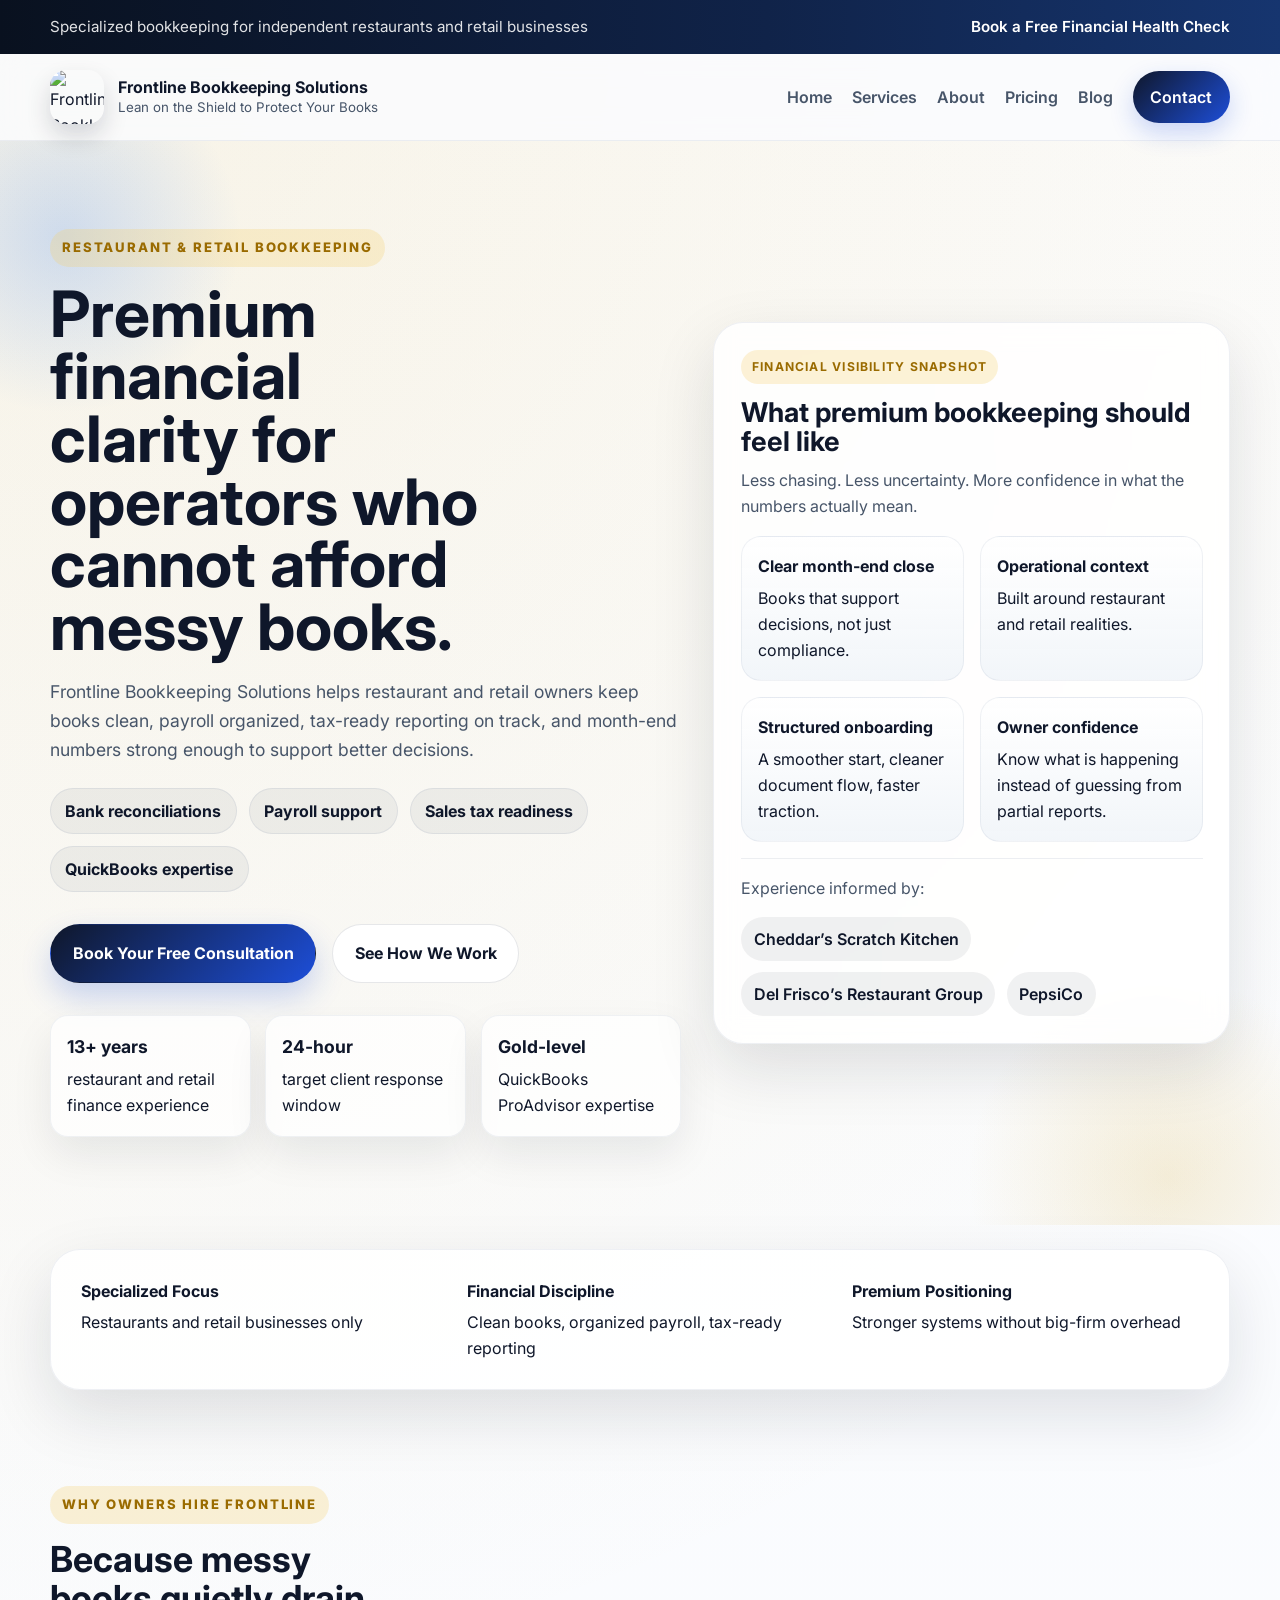
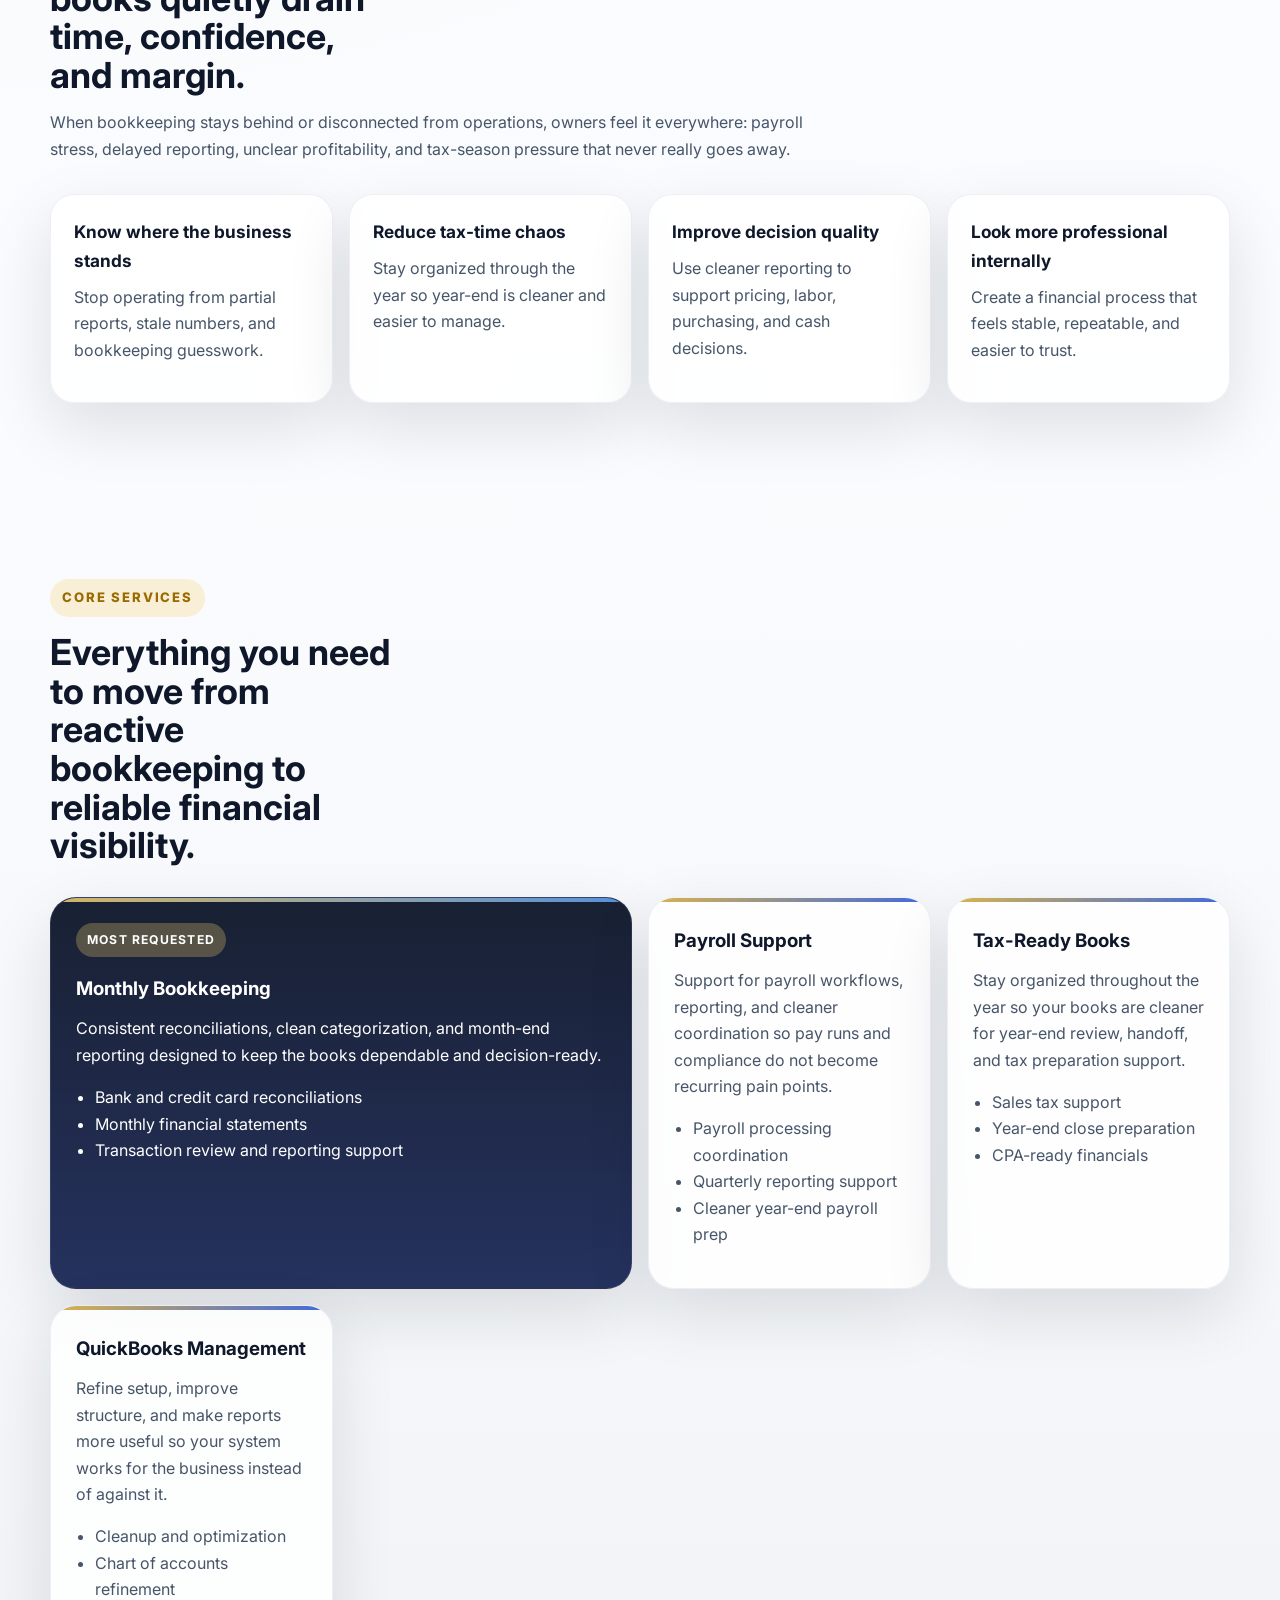
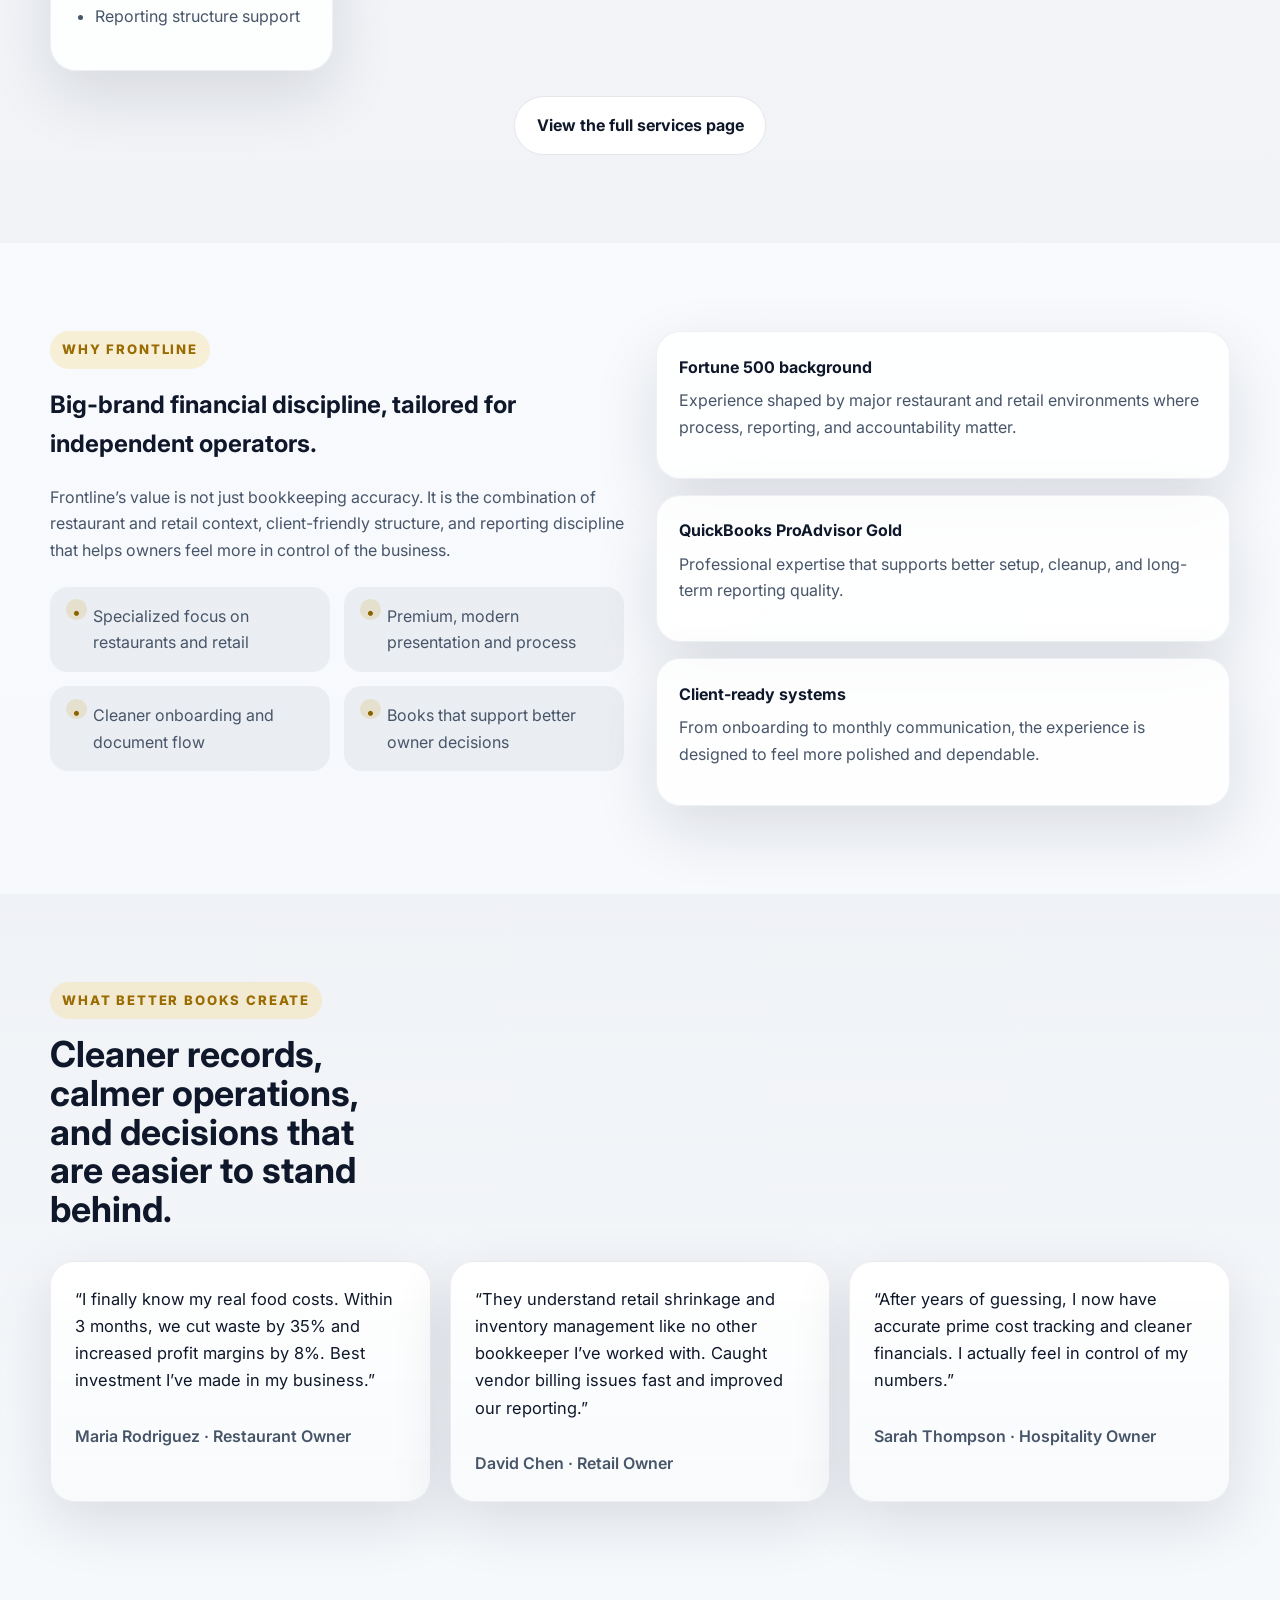
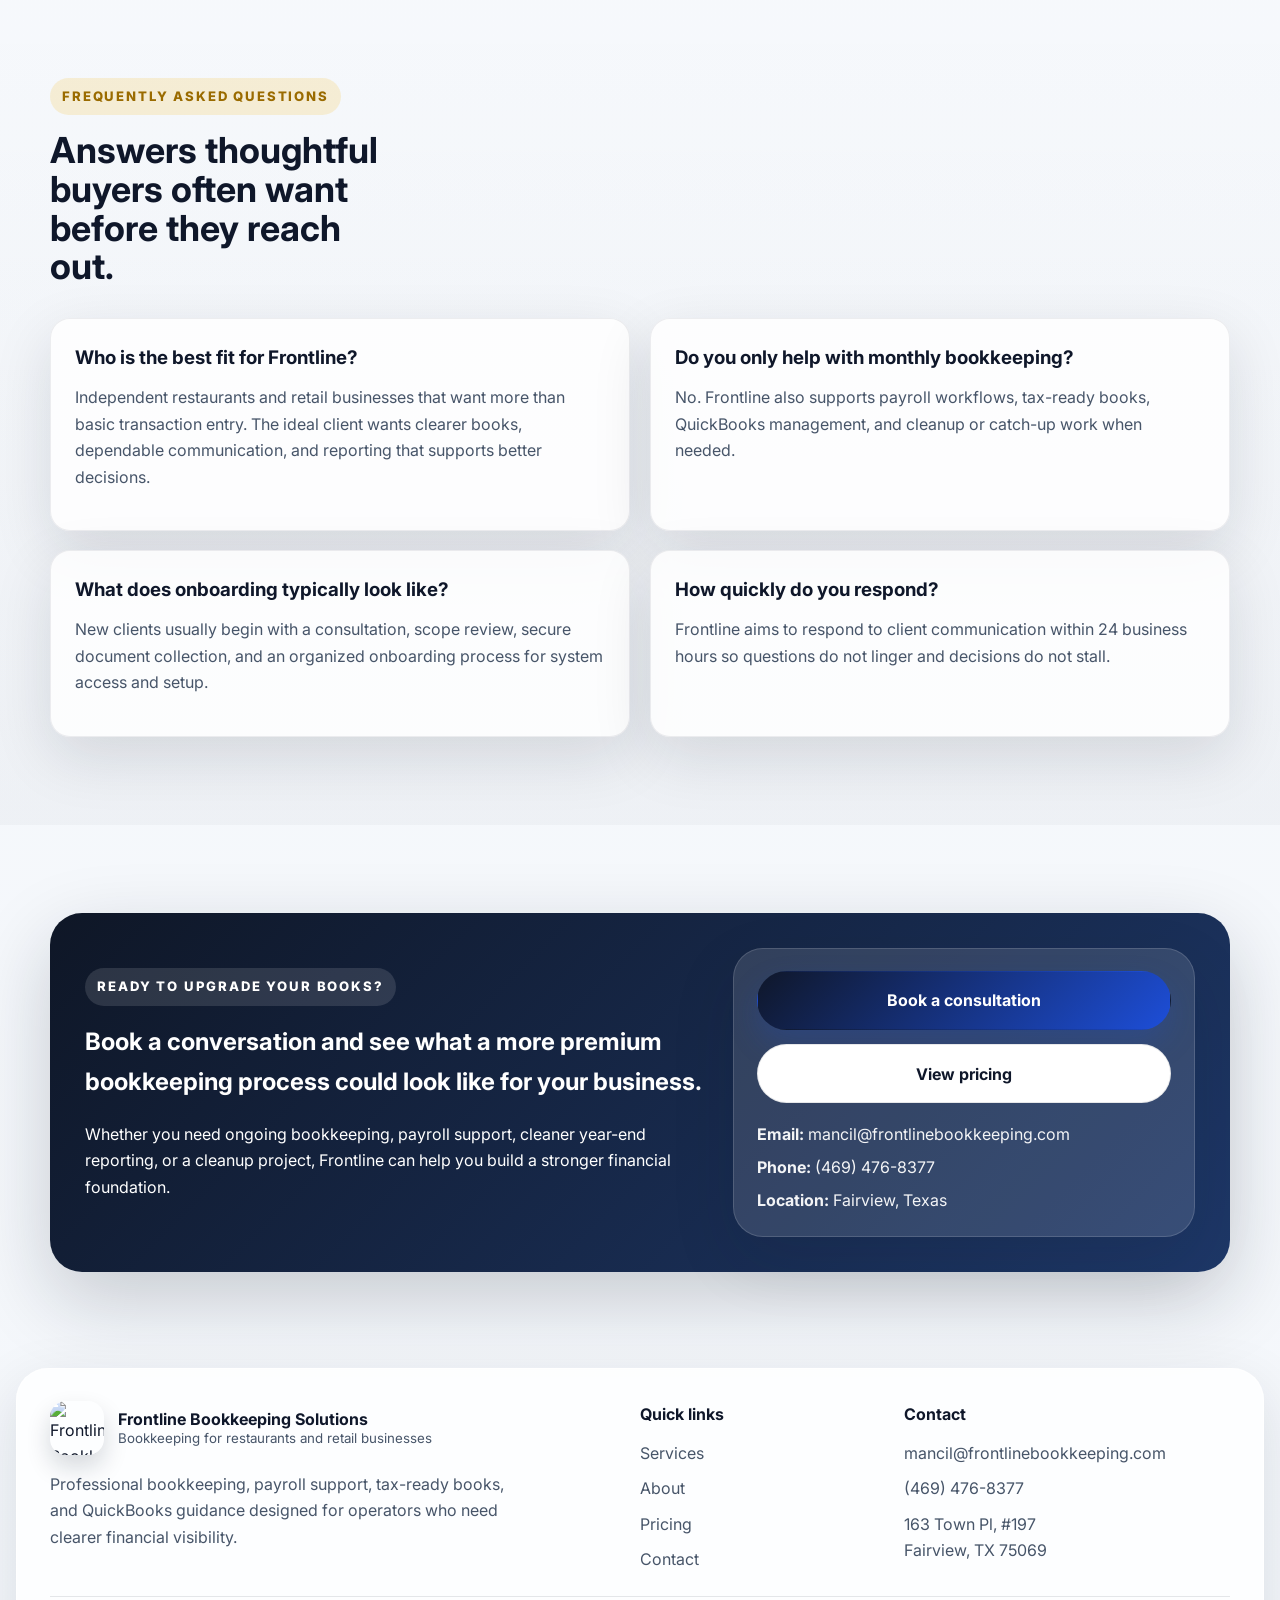
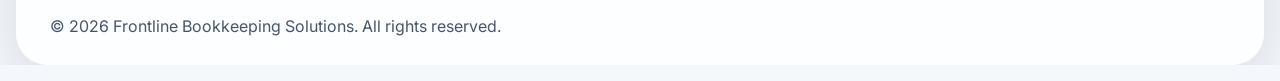
==== index.html @ b3d586ce "Initial commit: Frontline Bookkeeping static website Co-authored-by: Cursor <cursoragent@cursor.com>" ====
<!DOCTYPE html>
<html lang="en">
<head>
  <meta charset="UTF-8" />
  <meta name="viewport" content="width=device-width, initial-scale=1.0" />
  <title>Frontline Bookkeeping Solutions | Bookkeeping for Restaurants & Retail</title>
  <meta name="description" content="Frontline Bookkeeping Solutions helps independent restaurants and retail businesses gain financial clarity with monthly bookkeeping, payroll, sales tax support, QuickBooks management, and inventory-aware financial systems." />
  <meta name="keywords" content="restaurant bookkeeping, retail bookkeeping, bookkeeping services, payroll services, sales tax support, QuickBooks ProAdvisor, inventory reconciliation, Frontline Bookkeeping Solutions" />
  <meta name="author" content="Frontline Bookkeeping Solutions" />
  <meta name="robots" content="index, follow" />
  <meta name="theme-color" content="#0f172a" />
  <link rel="canonical" href="https://frontlinebookkeeping.com/" />
  <link rel="icon" type="image/png" href="https://qtrypzzcjebvfcihiynt.supabase.co/storage/v1/object/public/base44-prod/public/68ddaa8a57bbbc35387ccb26/2862dd3b6_FrontlineShieldLogo1025.png" />
  <meta property="og:type" content="website" />
  <meta property="og:title" content="Frontline Bookkeeping Solutions | Bookkeeping for Restaurants & Retail" />
  <meta property="og:description" content="Specialized bookkeeping, payroll, sales tax support, and financial systems for independent restaurant and retail businesses." />
  <meta property="og:url" content="https://frontlinebookkeeping.com/" />
  <meta property="og:site_name" content="Frontline Bookkeeping Solutions" />
  <meta property="og:image" content="https://qtrypzzcjebvfcihiynt.supabase.co/storage/v1/render/image/public/base44-prod/public/68ddaa8a57bbbc35387ccb26/2862dd3b6_FrontlineShieldLogo1025.png?width=1200&height=630&resize=contain" />
  <meta name="twitter:card" content="summary_large_image" />
  <meta name="twitter:title" content="Frontline Bookkeeping Solutions | Bookkeeping for Restaurants & Retail" />
  <meta name="twitter:description" content="Bookkeeping and financial systems for independent restaurants and retail businesses." />
  <meta name="twitter:image" content="https://qtrypzzcjebvfcihiynt.supabase.co/storage/v1/render/image/public/base44-prod/public/68ddaa8a57bbbc35387ccb26/2862dd3b6_FrontlineShieldLogo1025.png?width=1200&height=630&resize=contain" />
  <link rel="preconnect" href="https://fonts.googleapis.com" />
  <link rel="preconnect" href="https://fonts.gstatic.com" crossorigin />
  <link href="https://fonts.googleapis.com/css2?family=Inter:wght@400;500;600;700;800&display=swap" rel="stylesheet" />
  <link rel="stylesheet" href="styles.css" />
  <script type="application/ld+json">
    {
      "@context": "https://schema.org",
      "@type": "AccountingService",
      "name": "Frontline Bookkeeping Solutions",
      "url": "https://frontlinebookkeeping.com/",
      "logo": "https://qtrypzzcjebvfcihiynt.supabase.co/storage/v1/object/public/base44-prod/public/68ddaa8a57bbbc35387ccb26/2862dd3b6_FrontlineShieldLogo1025.png",
      "image": "https://qtrypzzcjebvfcihiynt.supabase.co/storage/v1/render/image/public/base44-prod/public/68ddaa8a57bbbc35387ccb26/2862dd3b6_FrontlineShieldLogo1025.png?width=1200&height=630&resize=contain",
      "description": "Specialized bookkeeping, payroll, sales tax support, QuickBooks management, and reporting for restaurants and retail businesses.",
      "telephone": "+1-469-476-8377",
      "email": "mancil@frontlinebookkeeping.com",
      "priceRange": "$$",
      "address": {
        "@type": "PostalAddress",
        "streetAddress": "163 Town Pl, #197",
        "addressLocality": "Fairview",
        "addressRegion": "TX",
        "postalCode": "75069",
        "addressCountry": "US"
      },
      "areaServed": "United States",
      "serviceType": [
        "Restaurant bookkeeping",
        "Retail bookkeeping",
        "Payroll services",
        "Sales tax support",
        "QuickBooks management",
        "Catch-up bookkeeping"
      ]
    }
  </script>
</head>
<body>
  <div class="site-shell">
    <header class="topbar premium-topbar">
      <div class="container topbar-inner">
        <p>Specialized bookkeeping for independent restaurants and retail businesses</p>
        <a href="contact.html">Book a Free Financial Health Check</a>
      </div>
    </header>

    <header class="site-header premium-header">
      <div class="container nav-wrap">
        <a class="brand" href="index.html" aria-label="Frontline Bookkeeping Solutions home">
          <img src="https://qtrypzzcjebvfcihiynt.supabase.co/storage/v1/object/public/base44-prod/public/68ddaa8a57bbbc35387ccb26/2862dd3b6_FrontlineShieldLogo1025.png" alt="Frontline Bookkeeping Solutions shield logo" />
          <span>
            <strong>Frontline Bookkeeping Solutions</strong>
            <small>Lean on the Shield to Protect Your Books</small>
          </span>
        </a>
        <button class="menu-toggle" type="button" aria-expanded="false" aria-controls="site-nav">Menu</button>
        <nav class="desktop-nav" id="site-nav" aria-label="Primary navigation">
          <a href="index.html">Home</a>
          <a href="services.html">Services</a>
          <a href="about.html">About</a>
          <a href="pricing.html">Pricing</a>
          <a href="blog.html">Blog</a>
          <a href="contact.html" class="nav-cta">Contact</a>
        </nav>
      </div>
    </header>

    <main id="home">
      <section class="section premium-hero">
        <div class="container premium-hero-grid">
          <div class="hero-copy premium-copy">
            <span class="eyebrow">Restaurant &amp; Retail Bookkeeping</span>
            <h1>Premium financial clarity for operators who cannot afford messy books.</h1>
            <p class="lead">Frontline Bookkeeping Solutions helps restaurant and retail owners keep books clean, payroll organized, tax-ready reporting on track, and month-end numbers strong enough to support better decisions.</p>

            <div class="hero-badge-row">
              <span>Bank reconciliations</span>
              <span>Payroll support</span>
              <span>Sales tax readiness</span>
              <span>QuickBooks expertise</span>
            </div>

            <div class="hero-actions">
              <a class="btn btn-primary" href="contact.html">Book Your Free Consultation</a>
              <a class="btn btn-secondary" href="services.html">See How We Work</a>
            </div>

            <div class="hero-proof-inline">
              <div><strong>13+ years</strong><span>restaurant and retail finance experience</span></div>
              <div><strong>24-hour</strong><span>target client response window</span></div>
              <div><strong>Gold-level</strong><span>QuickBooks ProAdvisor expertise</span></div>
            </div>
          </div>

          <aside class="hero-showcase-card">
            <div class="showcase-header">
              <span class="mini-label">Financial Visibility Snapshot</span>
              <h2>What premium bookkeeping should feel like</h2>
              <p>Less chasing. Less uncertainty. More confidence in what the numbers actually mean.</p>
            </div>

            <div class="showcase-metrics">
              <article>
                <strong>Clear month-end close</strong>
                <span>Books that support decisions, not just compliance.</span>
              </article>
              <article>
                <strong>Operational context</strong>
                <span>Built around restaurant and retail realities.</span>
              </article>
              <article>
                <strong>Structured onboarding</strong>
                <span>A smoother start, cleaner document flow, faster traction.</span>
              </article>
              <article>
                <strong>Owner confidence</strong>
                <span>Know what is happening instead of guessing from partial reports.</span>
              </article>
            </div>

            <div class="showcase-footer">
              <p>Experience informed by:</p>
              <ul>
                <li>Cheddar’s Scratch Kitchen</li>
                <li>Del Frisco’s Restaurant Group</li>
                <li>PepsiCo</li>
              </ul>
            </div>
          </aside>
        </div>
      </section>

      <section class="section-sm premium-ribbon-section">
        <div class="container premium-ribbon">
          <div><strong>Specialized Focus</strong><span>Restaurants and retail businesses only</span></div>
          <div><strong>Financial Discipline</strong><span>Clean books, organized payroll, tax-ready reporting</span></div>
          <div><strong>Premium Positioning</strong><span>Stronger systems without big-firm overhead</span></div>
        </div>
      </section>

      <section class="section premium-outcomes-section">
        <div class="container">
          <div class="section-heading premium-heading">
            <span class="eyebrow">Why owners hire Frontline</span>
            <h2>Because messy books quietly drain time, confidence, and margin.</h2>
            <p>When bookkeeping stays behind or disconnected from operations, owners feel it everywhere: payroll stress, delayed reporting, unclear profitability, and tax-season pressure that never really goes away.</p>
          </div>
          <div class="premium-outcomes-grid">
            <article class="outcome-card">
              <strong>Know where the business stands</strong>
              <p>Stop operating from partial reports, stale numbers, and bookkeeping guesswork.</p>
            </article>
            <article class="outcome-card">
              <strong>Reduce tax-time chaos</strong>
              <p>Stay organized through the year so year-end is cleaner and easier to manage.</p>
            </article>
            <article class="outcome-card">
              <strong>Improve decision quality</strong>
              <p>Use cleaner reporting to support pricing, labor, purchasing, and cash decisions.</p>
            </article>
            <article class="outcome-card">
              <strong>Look more professional internally</strong>
              <p>Create a financial process that feels stable, repeatable, and easier to trust.</p>
            </article>
          </div>
        </div>
      </section>

      <section class="section premium-services-overview" id="services">
        <div class="container">
          <div class="section-heading premium-heading">
            <span class="eyebrow">Core services</span>
            <h2>Everything you need to move from reactive bookkeeping to reliable financial visibility.</h2>
          </div>

          <div class="premium-service-grid">
            <article class="premium-service-card featured-service-card">
              <span class="service-kicker">Most requested</span>
              <h3>Monthly Bookkeeping</h3>
              <p>Consistent reconciliations, clean categorization, and month-end reporting designed to keep the books dependable and decision-ready.</p>
              <ul>
                <li>Bank and credit card reconciliations</li>
                <li>Monthly financial statements</li>
                <li>Transaction review and reporting support</li>
              </ul>
            </article>
            <article class="premium-service-card">
              <h3>Payroll Support</h3>
              <p>Support for payroll workflows, reporting, and cleaner coordination so pay runs and compliance do not become recurring pain points.</p>
              <ul>
                <li>Payroll processing coordination</li>
                <li>Quarterly reporting support</li>
                <li>Cleaner year-end payroll prep</li>
              </ul>
            </article>
            <article class="premium-service-card">
              <h3>Tax-Ready Books</h3>
              <p>Stay organized throughout the year so your books are cleaner for year-end review, handoff, and tax preparation support.</p>
              <ul>
                <li>Sales tax support</li>
                <li>Year-end close preparation</li>
                <li>CPA-ready financials</li>
              </ul>
            </article>
            <article class="premium-service-card">
              <h3>QuickBooks Management</h3>
              <p>Refine setup, improve structure, and make reports more useful so your system works for the business instead of against it.</p>
              <ul>
                <li>Cleanup and optimization</li>
                <li>Chart of accounts refinement</li>
                <li>Reporting structure support</li>
              </ul>
            </article>
          </div>

          <div class="services-link-row">
            <a class="btn btn-secondary" href="services.html">View the full services page</a>
          </div>
        </div>
      </section>

      <section class="section premium-why-section" id="why-frontline">
        <div class="container premium-why-grid">
          <div>
            <span class="eyebrow">Why Frontline</span>
            <h2>Big-brand financial discipline, tailored for independent operators.</h2>
            <p>Frontline’s value is not just bookkeeping accuracy. It is the combination of restaurant and retail context, client-friendly structure, and reporting discipline that helps owners feel more in control of the business.</p>
            <div class="value-checklist">
              <p>Specialized focus on restaurants and retail</p>
              <p>Premium, modern presentation and process</p>
              <p>Cleaner onboarding and document flow</p>
              <p>Books that support better owner decisions</p>
            </div>
          </div>
          <div class="value-stack">
            <article class="value-panel">
              <strong>Fortune 500 background</strong>
              <p>Experience shaped by major restaurant and retail environments where process, reporting, and accountability matter.</p>
            </article>
            <article class="value-panel">
              <strong>QuickBooks ProAdvisor Gold</strong>
              <p>Professional expertise that supports better setup, cleanup, and long-term reporting quality.</p>
            </article>
            <article class="value-panel">
              <strong>Client-ready systems</strong>
              <p>From onboarding to monthly communication, the experience is designed to feel more polished and dependable.</p>
            </article>
          </div>
        </div>
      </section>

      <section class="section premium-testimonials-section" id="results">
        <div class="container">
          <div class="section-heading premium-heading">
            <span class="eyebrow">What better books create</span>
            <h2>Cleaner records, calmer operations, and decisions that are easier to stand behind.</h2>
          </div>
          <div class="testimonial-grid premium-testimonial-grid">
            <article class="testimonial-card premium-testimonial-card">
              <p>“I finally know my real food costs. Within 3 months, we cut waste by 35% and increased profit margins by 8%. Best investment I’ve made in my business.”</p>
              <span>Maria Rodriguez · Restaurant Owner</span>
            </article>
            <article class="testimonial-card premium-testimonial-card">
              <p>“They understand retail shrinkage and inventory management like no other bookkeeper I’ve worked with. Caught vendor billing issues fast and improved our reporting.”</p>
              <span>David Chen · Retail Owner</span>
            </article>
            <article class="testimonial-card premium-testimonial-card">
              <p>“After years of guessing, I now have accurate prime cost tracking and cleaner financials. I actually feel in control of my numbers.”</p>
              <span>Sarah Thompson · Hospitality Owner</span>
            </article>
          </div>
        </div>
      </section>

      <section class="section faq-section premium-faq-section" id="faq">
        <div class="container">
          <div class="section-heading narrow premium-heading">
            <span class="eyebrow">Frequently asked questions</span>
            <h2>Answers thoughtful buyers often want before they reach out.</h2>
          </div>
          <div class="faq-grid premium-faq-grid">
            <article class="faq-card">
              <h3>Who is the best fit for Frontline?</h3>
              <p>Independent restaurants and retail businesses that want more than basic transaction entry. The ideal client wants clearer books, dependable communication, and reporting that supports better decisions.</p>
            </article>
            <article class="faq-card">
              <h3>Do you only help with monthly bookkeeping?</h3>
              <p>No. Frontline also supports payroll workflows, tax-ready books, QuickBooks management, and cleanup or catch-up work when needed.</p>
            </article>
            <article class="faq-card">
              <h3>What does onboarding typically look like?</h3>
              <p>New clients usually begin with a consultation, scope review, secure document collection, and an organized onboarding process for system access and setup.</p>
            </article>
            <article class="faq-card">
              <h3>How quickly do you respond?</h3>
              <p>Frontline aims to respond to client communication within 24 business hours so questions do not linger and decisions do not stall.</p>
            </article>
          </div>
        </div>
      </section>

      <section class="section cta-section premium-cta-section" id="consultation">
        <div class="container premium-cta-box">
          <div>
            <span class="eyebrow">Ready to upgrade your books?</span>
            <h2>Book a conversation and see what a more premium bookkeeping process could look like for your business.</h2>
            <p>Whether you need ongoing bookkeeping, payroll support, cleaner year-end reporting, or a cleanup project, Frontline can help you build a stronger financial foundation.</p>
          </div>
          <div class="cta-contact consultation-panel">
            <a class="btn btn-primary" href="contact.html">Book a consultation</a>
            <a class="btn btn-secondary" href="pricing.html">View pricing</a>
            <ul>
              <li><strong>Email:</strong> mancil@frontlinebookkeeping.com</li>
              <li><strong>Phone:</strong> (469) 476-8377</li>
              <li><strong>Location:</strong> Fairview, Texas</li>
            </ul>
          </div>
        </div>
      </section>
    </main>

    <footer class="site-footer">
      <div class="container footer-grid">
        <div>
          <div class="brand footer-brand">
            <img src="https://qtrypzzcjebvfcihiynt.supabase.co/storage/v1/object/public/base44-prod/public/68ddaa8a57bbbc35387ccb26/2862dd3b6_FrontlineShieldLogo1025.png" alt="Frontline Bookkeeping Solutions logo" />
            <span>
              <strong>Frontline Bookkeeping Solutions</strong>
              <small>Bookkeeping for restaurants and retail businesses</small>
            </span>
          </div>
          <p class="footer-copy">Professional bookkeeping, payroll support, tax-ready books, and QuickBooks guidance designed for operators who need clearer financial visibility.</p>
        </div>
        <div>
          <h3>Quick links</h3>
          <ul class="footer-links">
            <li><a href="services.html">Services</a></li>
            <li><a href="about.html">About</a></li>
            <li><a href="pricing.html">Pricing</a></li>
            <li><a href="contact.html">Contact</a></li>
          </ul>
        </div>
        <div>
          <h3>Contact</h3>
          <ul class="footer-links">
            <li><a href="mailto:mancil@frontlinebookkeeping.com">mancil@frontlinebookkeeping.com</a></li>
            <li><a href="tel:+14694768377">(469) 476-8377</a></li>
            <li>163 Town Pl, #197<br />Fairview, TX 75069</li>
          </ul>
        </div>
      </div>
      <div class="container footer-bottom">
        <p>© <span data-current-year></span> Frontline Bookkeeping Solutions. All rights reserved.</p>
      </div>
    </footer>
  </div>
  <script src="main.js"></script>
</body>
</html>
---- styles.css ----
:root {
  --bg: #f7f8fc;
  --surface: #ffffff;
  --surface-alt: #eef2ff;
  --text: #0f172a;
  --muted: #475569;
  --line: rgba(15, 23, 42, 0.1);
  --brand: #0f172a;
  --brand-2: #1e293b;
  --accent: #d4a72c;
  --accent-2: #f4d06f;
  --success: #dbeafe;
  --shadow: 0 20px 60px rgba(15, 23, 42, 0.12);
  --radius-xl: 28px;
  --radius-lg: 20px;
  --radius-md: 14px;
  --container: 1180px;
}

* {
  box-sizing: border-box;
}

html {
  scroll-behavior: smooth;
}

body {
  margin: 0;
  font-family: 'Inter', system-ui, -apple-system, BlinkMacSystemFont, 'Segoe UI', sans-serif;
  background:
    radial-gradient(circle at top left, rgba(212, 167, 44, 0.12), transparent 26%),
    linear-gradient(180deg, #fcfdff 0%, #f4f7fb 100%);
  color: var(--text);
  line-height: 1.65;
}

img {
  max-width: 100%;
  display: block;
}

a {
  color: inherit;
  text-decoration: none;
}

p, li {
  color: var(--muted);
}

h1, h2, h3, strong {
  color: var(--text);
}

h1, h2, h3, p, ul {
  margin-top: 0;
}

ul {
  padding-left: 1.2rem;
}

.site-shell {
  overflow: clip;
}

.container {
  width: min(var(--container), calc(100% - 2rem));
  margin: 0 auto;
}

.section {
  padding: 5.5rem 0;
}

.section-sm {
  padding: 1.5rem 0 0.5rem;
}

.topbar {
  background: linear-gradient(90deg, var(--brand), #172554);
  color: #fff;
  font-size: 0.95rem;
}

.topbar-inner {
  display: flex;
  justify-content: space-between;
  align-items: center;
  gap: 1rem;
  padding: 0.9rem 0;
}

.topbar p {
  color: rgba(255,255,255,0.88);
  margin: 0;
}

.topbar a {
  font-weight: 600;
  color: #fff;
}

.site-header {
  position: sticky;
  top: 0;
  z-index: 40;
  backdrop-filter: blur(14px);
  background: rgba(252, 253, 255, 0.8);
  border-bottom: 1px solid rgba(15, 23, 42, 0.06);
}

.nav-wrap {
  display: flex;
  justify-content: space-between;
  align-items: center;
  gap: 1.25rem;
  padding: 1rem 0;
}

.brand {
  display: inline-flex;
  align-items: center;
  gap: 0.9rem;
}

.brand img {
  width: 54px;
  height: 54px;
  border-radius: 16px;
  box-shadow: 0 12px 24px rgba(15, 23, 42, 0.16);
}

.brand span {
  display: flex;
  flex-direction: column;
  line-height: 1.15;
}

.brand strong {
  font-size: 1rem;
}

.brand small {
  color: var(--muted);
  margin-top: 0.2rem;
}

.desktop-nav {
  display: flex;
  align-items: center;
  gap: 1.25rem;
}

.desktop-nav a {
  color: var(--muted);
  font-weight: 600;
}

.desktop-nav a:hover,
.footer-links a:hover,
.topbar a:hover {
  color: var(--accent);
}

.nav-cta,
.btn {
  display: inline-flex;
  align-items: center;
  justify-content: center;
  border-radius: 999px;
  font-weight: 700;
  transition: transform 0.2s ease, box-shadow 0.2s ease, background 0.2s ease, color 0.2s ease;
}

.nav-cta {
  padding: 0.8rem 1.1rem;
  color: #fff !important;
  background: linear-gradient(135deg, var(--brand), #1d4ed8);
  box-shadow: 0 10px 24px rgba(29, 78, 216, 0.22);
}

.nav-cta:hover,
.btn:hover {
  transform: translateY(-1px);
}

.hero {
  padding-top: 4.5rem;
  position: relative;
}

.hero::before {
  content: '';
  position: absolute;
  inset: 2rem auto auto -10rem;
  width: 24rem;
  height: 24rem;
  border-radius: 50%;
  background: rgba(212, 167, 44, 0.12);
  filter: blur(20px);
  pointer-events: none;
}

.hero-grid,
.split-grid,
.footer-grid,
.cta-box {
  display: grid;
  gap: 2rem;
}

.hero-grid {
  grid-template-columns: 1.15fr 0.85fr;
  align-items: center;
}

.eyebrow {
  display: inline-flex;
  align-items: center;
  gap: 0.45rem;
  font-size: 0.82rem;
  font-weight: 800;
  text-transform: uppercase;
  letter-spacing: 0.14em;
  color: #9a6b00;
  background: rgba(244, 208, 111, 0.28);
  padding: 0.5rem 0.75rem;
  border-radius: 999px;
  margin-bottom: 1rem;
}

.eyebrow-light {
  background: rgba(255,255,255,0.12);
  color: #f8ddb3;
}

.hero h1 {
  font-size: clamp(2.5rem, 4vw, 4.4rem);
  line-height: 1.05;
  margin-bottom: 1rem;
  max-width: 12ch;
}

.lead {
  font-size: 1.1rem;
  max-width: 60ch;
}

.hero-actions {
  display: flex;
  flex-wrap: wrap;
  gap: 1rem;
  margin: 2rem 0 1.5rem;
}

.btn {
  padding: 0.95rem 1.35rem;
  border: 1px solid transparent;
}

.btn-primary {
  color: #fff;
  background: linear-gradient(135deg, var(--brand), #1d4ed8);
  box-shadow: 0 14px 30px rgba(29, 78, 216, 0.22);
}

.btn-secondary {
  background: #fff;
  border-color: rgba(15, 23, 42, 0.1);
  color: var(--text);
}

.hero-points {
  display: grid;
  gap: 0.75rem;
  padding-left: 1.2rem;
}

.hero-card,
.info-card,
.service-card,
.stat-card,
.testimonial-card,
.faq-card,
.mini-card,
.cta-box,
.site-footer,
.logo-strip .container {
  background: rgba(255,255,255,0.82);
  border: 1px solid rgba(255,255,255,0.75);
  box-shadow: var(--shadow);
}

.hero-card {
  padding: 1.5rem;
  border-radius: var(--radius-xl);
  position: relative;
}

.hero-card::after {
  content: '';
  position: absolute;
  inset: auto -2rem -2rem auto;
  width: 10rem;
  height: 10rem;
  background: radial-gradient(circle, rgba(244, 208, 111, 0.4), transparent 70%);
  pointer-events: none;
}

.hero-stat-grid {
  display: grid;
  grid-template-columns: repeat(2, minmax(0, 1fr));
  gap: 1rem;
}

.hero-stat-grid article,
.stat-card,
.service-card,
.info-card,
.testimonial-card,
.faq-card,
.mini-card {
  border-radius: var(--radius-lg);
}

.hero-stat-grid article {
  background: linear-gradient(180deg, rgba(248,250,252,0.95), rgba(239,246,255,0.9));
  border: 1px solid rgba(15, 23, 42, 0.06);
  padding: 1rem;
}

.hero-stat-grid strong {
  display: block;
  font-size: 1.1rem;
  margin-bottom: 0.35rem;
}

.trust-note {
  margin-top: 1rem;
  padding-top: 1rem;
  border-top: 1px solid var(--line);
}

.trust-note p {
  margin-bottom: 0.75rem;
}

.trust-note ul {
  display: flex;
  flex-wrap: wrap;
  gap: 0.65rem;
  list-style: none;
  padding: 0;
  margin: 0;
}

.trust-note li,
.pill-row span {
  background: rgba(15, 23, 42, 0.05);
  color: var(--text);
  border-radius: 999px;
  padding: 0.55rem 0.85rem;
  font-weight: 600;
}

.logo-strip .container {
  border-radius: var(--radius-xl);
  padding: 1.2rem;
}

.strip-label {
  margin-bottom: 0.85rem;
  font-weight: 700;
  color: var(--text);
}

.pill-row {
  display: flex;
  flex-wrap: wrap;
  gap: 0.75rem;
}

.split-grid {
  grid-template-columns: 0.95fr 1.05fr;
}

.card-grid.two-up,
.service-grid,
.stats-grid,
.testimonial-grid,
.faq-grid,
.check-grid {
  display: grid;
  gap: 1.2rem;
}

.card-grid.two-up {
  grid-template-columns: repeat(2, minmax(0, 1fr));
}

.info-card,
.service-card,
.stat-card,
.testimonial-card,
.faq-card,
.mini-card {
  padding: 1.5rem;
  border: 1px solid rgba(15, 23, 42, 0.07);
}

.accent-card,
.featured-card {
  background: linear-gradient(180deg, rgba(212, 167, 44, 0.12), rgba(255,255,255,0.92));
}

.section-heading {
  max-width: 48rem;
  margin-bottom: 2rem;
}

.section-heading.narrow {
  max-width: 40rem;
}

.section-heading h2,
.split-grid h2,
.cta-box h2 {
  font-size: clamp(2rem, 2.8vw, 3.1rem);
  line-height: 1.08;
  margin-bottom: 0.9rem;
}

.service-grid {
  grid-template-columns: repeat(3, minmax(0, 1fr));
}

.service-card h3,
.info-card h3,
.faq-card h3,
.mini-card strong {
  margin-bottom: 0.65rem;
}

.service-card ul,
.info-card ul {
  margin-bottom: 0;
}

.dark-panel {
  color: #fff;
  background: linear-gradient(180deg, #0f172a 0%, #172554 100%);
}

.dark-panel h2,
.dark-panel strong,
.dark-panel p,
.dark-panel .eyebrow-light {
  color: #fff;
}

.align-center {
  align-items: center;
}

.check-grid {
  grid-template-columns: repeat(2, minmax(0, 1fr));
  margin-top: 1.5rem;
}

.check-grid p {
  margin: 0;
  padding: 1rem 1rem 1rem 2.8rem;
  background: rgba(255,255,255,0.06);
  border: 1px solid rgba(255,255,255,0.08);
  border-radius: var(--radius-md);
  position: relative;
  color: rgba(255,255,255,0.92);
}

.check-grid p::before {
  content: '✓';
  position: absolute;
  left: 1rem;
  top: 0.9rem;
  width: 1.25rem;
  height: 1.25rem;
  border-radius: 50%;
  display: grid;
  place-items: center;
  background: rgba(244, 208, 111, 0.18);
  color: #f7cf79;
  font-weight: 800;
}

.stacked-cards {
  display: grid;
  gap: 1rem;
}

.mini-card {
  background: rgba(255,255,255,0.08);
  color: #fff;
}

.mini-card p {
  color: rgba(255,255,255,0.78);
  margin: 0.4rem 0 0;
}

.stats-grid,
.testimonial-grid,
.faq-grid {
  grid-template-columns: repeat(2, minmax(0, 1fr));
}

.stat-card strong {
  display: block;
  font-size: 1.12rem;
  margin-bottom: 0.45rem;
}

.testimonial-card {
  background: linear-gradient(180deg, rgba(255,255,255,0.95), rgba(248,250,252,0.96));
}

.testimonial-card p {
  font-size: 1.03rem;
  color: var(--text);
}

.testimonial-card span {
  display: inline-block;
  margin-top: 0.75rem;
  color: var(--muted);
  font-weight: 600;
}

.faq-section {
  background: linear-gradient(180deg, transparent, rgba(15, 23, 42, 0.03));
}

.cta-section {
  padding-bottom: 6rem;
}

.cta-box {
  grid-template-columns: 1.2fr 0.8fr;
  align-items: center;
  gap: 2rem;
  border-radius: 32px;
  padding: 2.2rem;
}

.cta-contact {
  display: grid;
  gap: 0.9rem;
}

.cta-contact ul {
  list-style: none;
  padding: 0;
  margin: 0.25rem 0 0;
}

.cta-contact li + li {
  margin-top: 0.4rem;
}

.site-footer {
  margin: 0 1rem 1rem;
  border-radius: 32px;
  padding-top: 2rem;
}

.footer-grid {
  grid-template-columns: 1.2fr 0.5fr 0.7fr;
  align-items: start;
}

.footer-brand {
  margin-bottom: 1rem;
}

.footer-copy {
  max-width: 46ch;
}

.site-footer h3 {
  font-size: 1rem;
  margin-bottom: 0.8rem;
}

.footer-links {
  list-style: none;
  padding: 0;
  margin: 0;
}

.footer-links li + li {
  margin-top: 0.55rem;
}

.footer-bottom {
  padding: 1rem 0 1.5rem;
  margin-top: 1.5rem;
  border-top: 1px solid var(--line);
}

.footer-bottom p {
  margin: 0;
}

@media (max-width: 1100px) {
  .hero-grid,
  .split-grid,
  .cta-box,
  .footer-grid {
    grid-template-columns: 1fr;
  }

  .service-grid {
    grid-template-columns: repeat(2, minmax(0, 1fr));
  }
}

@media (max-width: 780px) {
  .topbar-inner,
  .nav-wrap,
  .desktop-nav,
  .hero-actions,
  .hero-stat-grid,
  .card-grid.two-up,
  .service-grid,
  .stats-grid,
  .testimonial-grid,
  .faq-grid,
  .check-grid {
    grid-template-columns: 1fr;
  }

  .topbar-inner,
  .nav-wrap,
  .desktop-nav,
  .hero-actions {
    display: grid;
  }

  .desktop-nav {
    width: 100%;
    gap: 0.8rem;
  }

  .desktop-nav a {
    padding: 0.2rem 0;
  }

  .hero {
    padding-top: 3rem;
  }

  .section {
    padding: 4rem 0;
  }

  .hero h1 {
    max-width: none;
  }

  .site-footer {
    margin-inline: 0.5rem;
  }
}

@media (max-width: 560px) {
  .container {
    width: min(var(--container), calc(100% - 1.2rem));
  }

  .brand {
    align-items: flex-start;
  }

  .brand img {
    width: 48px;
    height: 48px;
  }

  .cta-box,
  .hero-card,
  .site-footer,
  .logo-strip .container {
    border-radius: 24px;
  }
}
.page-hero {
  padding-top: 4rem;
}

.page-hero-grid {
  display: grid;
  grid-template-columns: 1.1fr 0.9fr;
  gap: 2rem;
  align-items: center;
}

.breadcrumbs {
  font-size: 0.95rem;
  color: var(--muted);
  margin-bottom: 1rem;
}

.breadcrumbs a {
  color: var(--text);
  font-weight: 600;
}

.page-aside-card,
.contact-card,
.blog-card,
.price-card {
  background: rgba(255,255,255,0.86);
  border: 1px solid rgba(15, 23, 42, 0.08);
  border-radius: var(--radius-xl);
  box-shadow: var(--shadow);
}

.page-aside-card {
  padding: 1.6rem;
}

.steps-grid,
.timeline-grid,
.pricing-grid,
.contact-grid,
.blog-grid {
  display: grid;
  gap: 1.2rem;
}

.steps-grid {
  grid-template-columns: repeat(4, minmax(0, 1fr));
}

.timeline-grid,
.pricing-grid,
.blog-grid {
  grid-template-columns: repeat(3, minmax(0, 1fr));
}

.price-card,
.contact-card,
.blog-card {
  padding: 1.6rem;
}

.plan-label,
.blog-tag {
  display: inline-flex;
  align-items: center;
  font-size: 0.8rem;
  font-weight: 800;
  text-transform: uppercase;
  letter-spacing: 0.1em;
  color: #9a6b00;
  background: rgba(244, 208, 111, 0.28);
  padding: 0.45rem 0.7rem;
  border-radius: 999px;
}

.price-card h2 {
  font-size: clamp(2rem, 3vw, 3rem);
  line-height: 1;
  margin: 1rem 0 0.75rem;
}

.price-card h2 span {
  font-size: 1rem;
  font-weight: 600;
  color: var(--muted);
  margin-left: 0.35rem;
}

.plan-fit {
  min-height: 4.4rem;
}

.featured-price {
  background: linear-gradient(180deg, rgba(212, 167, 44, 0.16), rgba(255,255,255,0.94));
  transform: translateY(-0.35rem);
}

.contact-grid {
  grid-template-columns: 1.15fr 0.85fr 0.85fr;
  align-items: start;
}

.large-contact-card {
  min-height: 100%;
}

.contact-actions {
  display: flex;
  flex-wrap: wrap;
  gap: 0.85rem;
  margin-top: 1.5rem;
}

.blog-card h2 {
  font-size: 1.35rem;
  line-height: 1.2;
  margin: 1rem 0 0.75rem;
}

.blog-card a {
  display: inline-flex;
  margin-top: 1rem;
  color: var(--brand);
  font-weight: 700;
}

@media (max-width: 1100px) {
  .page-hero-grid,
  .pricing-grid,
  .contact-grid,
  .blog-grid,
  .timeline-grid,
  .steps-grid {
    grid-template-columns: 1fr 1fr;
  }

  .contact-grid {
    grid-template-columns: 1fr;
  }
}

@media (max-width: 780px) {
  .page-hero-grid,
  .pricing-grid,
  .blog-grid,
  .timeline-grid,
  .steps-grid {
    grid-template-columns: 1fr;
  }

  .contact-actions {
    display: grid;
  }
}

.menu-toggle {
  display: none;
  padding: 0.8rem 1rem;
  border-radius: 999px;
  border: 1px solid rgba(15, 23, 42, 0.1);
  background: #fff;
  color: var(--text);
  font-weight: 700;
}

.founder-grid,
.contact-form-layout,
.article-layout {
  display: grid;
  gap: 1.5rem;
}

.founder-grid {
  grid-template-columns: 0.7fr 1.3fr;
  align-items: center;
}

.founder-portrait-card,
.contact-form-card,
.article-content,
.article-sidebar,
.not-found-card {
  background: rgba(255,255,255,0.86);
  border: 1px solid rgba(15, 23, 42, 0.08);
  box-shadow: var(--shadow);
  border-radius: var(--radius-xl);
}

.founder-portrait-card {
  padding: 2rem;
  text-align: center;
}

.founder-avatar {
  width: 8rem;
  height: 8rem;
  border-radius: 50%;
  display: grid;
  place-items: center;
  margin: 0 auto 1rem;
  background: linear-gradient(135deg, var(--brand), #1d4ed8);
  color: #fff;
  font-size: 2rem;
  font-weight: 800;
}

.portrait-note {
  margin-bottom: 0;
}

.founder-points {
  display: grid;
  gap: 1rem;
  margin-top: 1.5rem;
}

.founder-point {
  padding: 1rem 1.1rem;
  border-radius: var(--radius-md);
  background: rgba(15, 23, 42, 0.04);
}

.founder-point p {
  margin: 0.35rem 0 0;
}

.contact-form-layout {
  grid-template-columns: 0.9fr 1.1fr;
  align-items: start;
}

.contact-form-card {
  padding: 1.6rem;
}

.form-grid {
  display: grid;
  grid-template-columns: repeat(2, minmax(0, 1fr));
  gap: 1rem;
  margin: 1.25rem 0;
}

.form-grid label {
  display: grid;
  gap: 0.45rem;
  color: var(--text);
  font-weight: 600;
}

.form-grid input,
.form-grid select,
.form-grid textarea {
  width: 100%;
  border: 1px solid rgba(15, 23, 42, 0.14);
  border-radius: 14px;
  padding: 0.9rem 1rem;
  font: inherit;
  color: var(--text);
  background: rgba(255,255,255,0.98);
}

.form-grid textarea {
  resize: vertical;
}

.full-span {
  grid-column: 1 / -1;
}

.full-width {
  width: 100%;
}

.form-success {
  margin: 0.9rem 0 0;
  color: #14532d;
  font-weight: 600;
}

.article-hero .article-shell {
  max-width: 52rem;
}

.article-layout {
  grid-template-columns: 1.2fr 0.8fr;
  align-items: start;
}

.article-content {
  padding: 2rem;
}

.article-content h2 {
  margin-top: 1.75rem;
  margin-bottom: 0.65rem;
  font-size: 1.45rem;
}

.article-sidebar {
  background: transparent;
  box-shadow: none;
  border: 0;
  display: grid;
  gap: 1rem;
}

.disabled-card span {
  display: inline-flex;
  margin-top: 1rem;
  color: var(--muted);
  font-weight: 700;
}

.not-found-wrap {
  min-height: 100vh;
  display: grid;
  place-items: center;
  padding: 1.5rem;
}

.not-found-card {
  max-width: 42rem;
  padding: 2rem;
  text-align: center;
}

@media (max-width: 1100px) {
  .founder-grid,
  .contact-form-layout,
  .article-layout {
    grid-template-columns: 1fr;
  }
}

@media (max-width: 780px) {
  .menu-toggle {
    display: inline-flex;
    align-items: center;
    justify-content: center;
  }

  .form-grid {
    grid-template-columns: 1fr;
  }

  .desktop-nav {
    display: none;
    width: 100%;
    grid-template-columns: 1fr;
    padding-top: 0.25rem;
  }

  .desktop-nav.is-open {
    display: grid;
  }
}

/* Premium polish pass: homepage + services */
.premium-topbar {
  background: linear-gradient(90deg, #09111f, #102349 60%, #16356f);
}

.premium-header {
  background: rgba(250, 252, 255, 0.78);
  border-bottom: 1px solid rgba(148, 163, 184, 0.16);
}

.premium-hero,
.services-premium-hero {
  position: relative;
  overflow: hidden;
}

.premium-hero::before,
.services-premium-hero::before {
  content: '';
  position: absolute;
  inset: -6rem auto auto -8rem;
  width: 24rem;
  height: 24rem;
  border-radius: 50%;
  background: radial-gradient(circle, rgba(59, 130, 246, 0.22), transparent 65%);
  pointer-events: none;
}

.premium-hero::after,
.services-premium-hero::after {
  content: '';
  position: absolute;
  inset: auto -6rem -10rem auto;
  width: 26rem;
  height: 26rem;
  border-radius: 50%;
  background: radial-gradient(circle, rgba(212, 167, 44, 0.18), transparent 68%);
  pointer-events: none;
}

.premium-hero-grid,
.services-hero-grid,
.premium-why-grid {
  display: grid;
  gap: 2rem;
  position: relative;
  z-index: 1;
}

.premium-hero-grid {
  grid-template-columns: 1.1fr 0.9fr;
  align-items: center;
}

.services-hero-grid,
.premium-why-grid {
  grid-template-columns: 1fr 1fr;
  align-items: start;
}

.premium-copy h1 {
  font-size: clamp(2.9rem, 5vw, 5.3rem);
  line-height: 0.98;
  max-width: 10.5ch;
  margin-bottom: 1.15rem;
}

.hero-badge-row {
  display: flex;
  flex-wrap: wrap;
  gap: 0.75rem;
  margin: 1.5rem 0 0.35rem;
}

.hero-badge-row span,
.service-kicker,
.mini-label,
.pillar-step {
  display: inline-flex;
  align-items: center;
  justify-content: center;
  border-radius: 999px;
  font-weight: 700;
}

.hero-badge-row span {
  padding: 0.55rem 0.9rem;
  background: rgba(15, 23, 42, 0.05);
  border: 1px solid rgba(148, 163, 184, 0.18);
  color: var(--text);
}

.hero-proof-inline {
  display: grid;
  grid-template-columns: repeat(3, minmax(0, 1fr));
  gap: 0.9rem;
  margin-top: 2rem;
}

.hero-proof-inline div {
  padding: 1rem 1rem 1.1rem;
  border-radius: 18px;
  background: rgba(255,255,255,0.72);
  border: 1px solid rgba(148, 163, 184, 0.14);
  box-shadow: 0 18px 40px rgba(15, 23, 42, 0.08);
}

.hero-proof-inline strong {
  display: block;
  font-size: 1.1rem;
  margin-bottom: 0.3rem;
}

.hero-showcase-card,
.services-hero-panel,
.premium-ribbon,
.outcome-card,
.premium-service-card,
.value-panel,
.process-step-card,
.consultation-panel,
.pillar-card {
  background: rgba(255,255,255,0.84);
  border: 1px solid rgba(148, 163, 184, 0.16);
  box-shadow: 0 24px 64px rgba(15, 23, 42, 0.12);
}

.hero-showcase-card,
.services-hero-panel,
.premium-ribbon,
.consultation-panel {
  border-radius: 30px;
}

.hero-showcase-card,
.services-hero-panel {
  padding: 1.65rem;
  backdrop-filter: blur(12px);
}

.showcase-header h2,
.services-hero-panel h2 {
  font-size: 1.7rem;
  line-height: 1.08;
  margin-bottom: 0.65rem;
}

.mini-label,
.service-kicker {
  font-size: 0.76rem;
  letter-spacing: 0.1em;
  text-transform: uppercase;
  color: #9a6b00;
  background: rgba(244, 208, 111, 0.28);
  padding: 0.45rem 0.7rem;
  margin-bottom: 0.85rem;
}

.showcase-metrics,
.fit-metrics,
.premium-outcomes-grid,
.premium-service-grid,
.services-detail-grid,
.signature-pillars-grid {
  display: grid;
  gap: 1rem;
}

.showcase-metrics,
.fit-metrics {
  grid-template-columns: repeat(2, minmax(0, 1fr));
}

.showcase-metrics article,
.fit-metrics div {
  padding: 1rem;
  border-radius: 20px;
  background: linear-gradient(180deg, rgba(255,255,255,0.95), rgba(241,245,249,0.92));
  border: 1px solid rgba(148, 163, 184, 0.14);
}

.showcase-metrics strong,
.fit-metrics strong {
  display: block;
  margin-bottom: 0.35rem;
}

.showcase-footer {
  margin-top: 1rem;
  padding-top: 1rem;
  border-top: 1px solid rgba(148, 163, 184, 0.18);
}

.showcase-footer ul {
  list-style: none;
  padding: 0;
  margin: 0.75rem 0 0;
  display: flex;
  flex-wrap: wrap;
  gap: 0.7rem;
}

.showcase-footer li {
  padding: 0.55rem 0.8rem;
  border-radius: 999px;
  background: rgba(15, 23, 42, 0.06);
  color: var(--text);
  font-weight: 600;
}

.premium-ribbon {
  display: grid;
  grid-template-columns: repeat(3, minmax(0, 1fr));
  gap: 1rem;
  padding: 1.1rem 1.2rem;
}

.premium-ribbon div {
  padding: 0.65rem 0.7rem;
}

.premium-ribbon strong {
  display: block;
  margin-bottom: 0.25rem;
}

.premium-heading h2 {
  max-width: 15ch;
}

.premium-outcomes-grid {
  grid-template-columns: repeat(4, minmax(0, 1fr));
}

.outcome-card {
  padding: 1.45rem;
  border-radius: 24px;
}

.outcome-card strong {
  display: block;
  font-size: 1.08rem;
  margin-bottom: 0.55rem;
}

.premium-services-overview {
  background: linear-gradient(180deg, rgba(255,255,255,0.12), rgba(15,23,42,0.03));
}

.premium-service-grid,
.services-detail-grid {
  grid-template-columns: repeat(4, minmax(0, 1fr));
}

.premium-service-card {
  padding: 1.55rem;
  border-radius: 26px;
  position: relative;
  overflow: hidden;
}

.premium-service-card::before {
  content: '';
  position: absolute;
  inset: 0 auto auto 0;
  width: 100%;
  height: 4px;
  background: linear-gradient(90deg, var(--accent), #1d4ed8);
  opacity: 0.85;
}

.premium-service-card h3 {
  margin-top: 0.2rem;
  margin-bottom: 0.65rem;
}

.featured-service-card {
  background: linear-gradient(180deg, rgba(15,23,42,0.96), rgba(23,37,84,0.94));
  color: #fff;
  grid-column: span 2;
}

.featured-service-card h3,
.featured-service-card p,
.featured-service-card li,
.featured-service-card .service-kicker {
  color: #fff;
}

.featured-service-card::before {
  background: linear-gradient(90deg, #f4d06f, #60a5fa);
}

.accent-service-card {
  background: linear-gradient(180deg, rgba(212,167,44,0.16), rgba(255,255,255,0.94));
}

.tall-service-card {
  min-height: 100%;
}

.services-link-row {
  display: flex;
  justify-content: center;
  margin-top: 1.6rem;
}

.value-checklist {
  display: grid;
  grid-template-columns: repeat(2, minmax(0, 1fr));
  gap: 0.9rem;
  margin-top: 1.5rem;
}

.value-checklist p {
  margin: 0;
  padding: 1rem 1rem 1rem 2.7rem;
  border-radius: 18px;
  background: rgba(15, 23, 42, 0.05);
  position: relative;
}

.value-checklist p::before {
  content: '•';
  position: absolute;
  left: 1rem;
  top: 0.78rem;
  width: 1.3rem;
  height: 1.3rem;
  border-radius: 50%;
  display: grid;
  place-items: center;
  background: rgba(212, 167, 44, 0.18);
  color: #8a6200;
  font-size: 1rem;
  font-weight: 800;
}

.value-stack,
.process-stack {
  display: grid;
  gap: 1rem;
}

.value-panel,
.process-step-card,
.pillar-card {
  padding: 1.35rem;
  border-radius: 24px;
}

.value-panel strong,
.process-step-card strong,
.pillar-card h3 {
  display: block;
  margin-bottom: 0.45rem;
}

.premium-testimonials-section {
  background: linear-gradient(180deg, rgba(15,23,42,0.03), transparent);
}

.premium-testimonial-grid {
  grid-template-columns: repeat(3, minmax(0, 1fr));
}

.premium-testimonial-card {
  border-radius: 24px;
}

.premium-faq-grid {
  grid-template-columns: repeat(2, minmax(0, 1fr));
}

.premium-cta-box {
  display: grid;
  grid-template-columns: 1.15fr 0.85fr;
  gap: 1.5rem;
  align-items: center;
  padding: 2.2rem;
  border-radius: 32px;
  background: linear-gradient(135deg, rgba(10,18,34,0.98), rgba(18,45,96,0.95));
  box-shadow: 0 28px 80px rgba(15, 23, 42, 0.2);
}

.premium-cta-box h2,
.premium-cta-box p,
.premium-cta-box .eyebrow {
  color: #fff;
}

.premium-cta-box .eyebrow {
  background: rgba(255,255,255,0.12);
}

.consultation-panel {
  padding: 1.4rem;
  background: rgba(255,255,255,0.12);
  border: 1px solid rgba(255,255,255,0.14);
}

.consultation-panel ul li,
.consultation-panel ul strong {
  color: rgba(255,255,255,0.94);
}

.services-proof-bar {
  display: grid;
  grid-template-columns: repeat(4, minmax(0, 1fr));
  gap: 1rem;
  padding: 1rem 1.1rem;
  background: rgba(255,255,255,0.84);
  border: 1px solid rgba(148,163,184,0.16);
  box-shadow: 0 22px 60px rgba(15, 23, 42, 0.1);
  border-radius: 26px;
}

.services-proof-bar div strong {
  display: block;
  margin-bottom: 0.25rem;
}

.signature-pillars-grid {
  grid-template-columns: repeat(3, minmax(0, 1fr));
}

.pillar-step {
  width: 2.4rem;
  height: 2.4rem;
  background: rgba(15, 23, 42, 0.06);
  color: var(--text);
  margin-bottom: 0.9rem;
}

.active-pillar {
  background: linear-gradient(180deg, rgba(212,167,44,0.14), rgba(255,255,255,0.96));
}

.services-panel-divider {
  margin: 1rem 0;
  border-top: 1px solid rgba(148, 163, 184, 0.18);
}

.services-detail-grid {
  align-items: stretch;
}

.process-step-card {
  background: rgba(255,255,255,0.88);
}

.services-difference-section,
.services-process-section {
  background: linear-gradient(180deg, transparent, rgba(15,23,42,0.03));
}

@media (max-width: 1180px) {
  .premium-outcomes-grid {
    grid-template-columns: repeat(2, minmax(0, 1fr));
  }

  .premium-service-grid,
  .services-detail-grid,
  .premium-testimonial-grid,
  .services-proof-bar {
    grid-template-columns: repeat(2, minmax(0, 1fr));
  }
}

@media (max-width: 980px) {
  .premium-hero-grid,
  .services-hero-grid,
  .premium-why-grid,
  .premium-cta-box,
  .premium-ribbon,
  .signature-pillars-grid,
  .value-checklist,
  .hero-proof-inline,
  .showcase-metrics,
  .fit-metrics {
    grid-template-columns: 1fr;
  }

  .featured-service-card {
    grid-column: auto;
  }

  .premium-copy h1 {
    max-width: 12ch;
  }
}

@media (max-width: 780px) {
  .premium-copy h1 {
    max-width: none;
    font-size: clamp(2.4rem, 10vw, 4rem);
  }

  .premium-outcomes-grid,
  .premium-service-grid,
  .services-detail-grid,
  .premium-testimonial-grid,
  .premium-faq-grid,
  .services-proof-bar,
  .signature-pillars-grid {
    grid-template-columns: 1fr;
  }

  .hero-proof-inline {
    grid-template-columns: 1fr;
  }
}
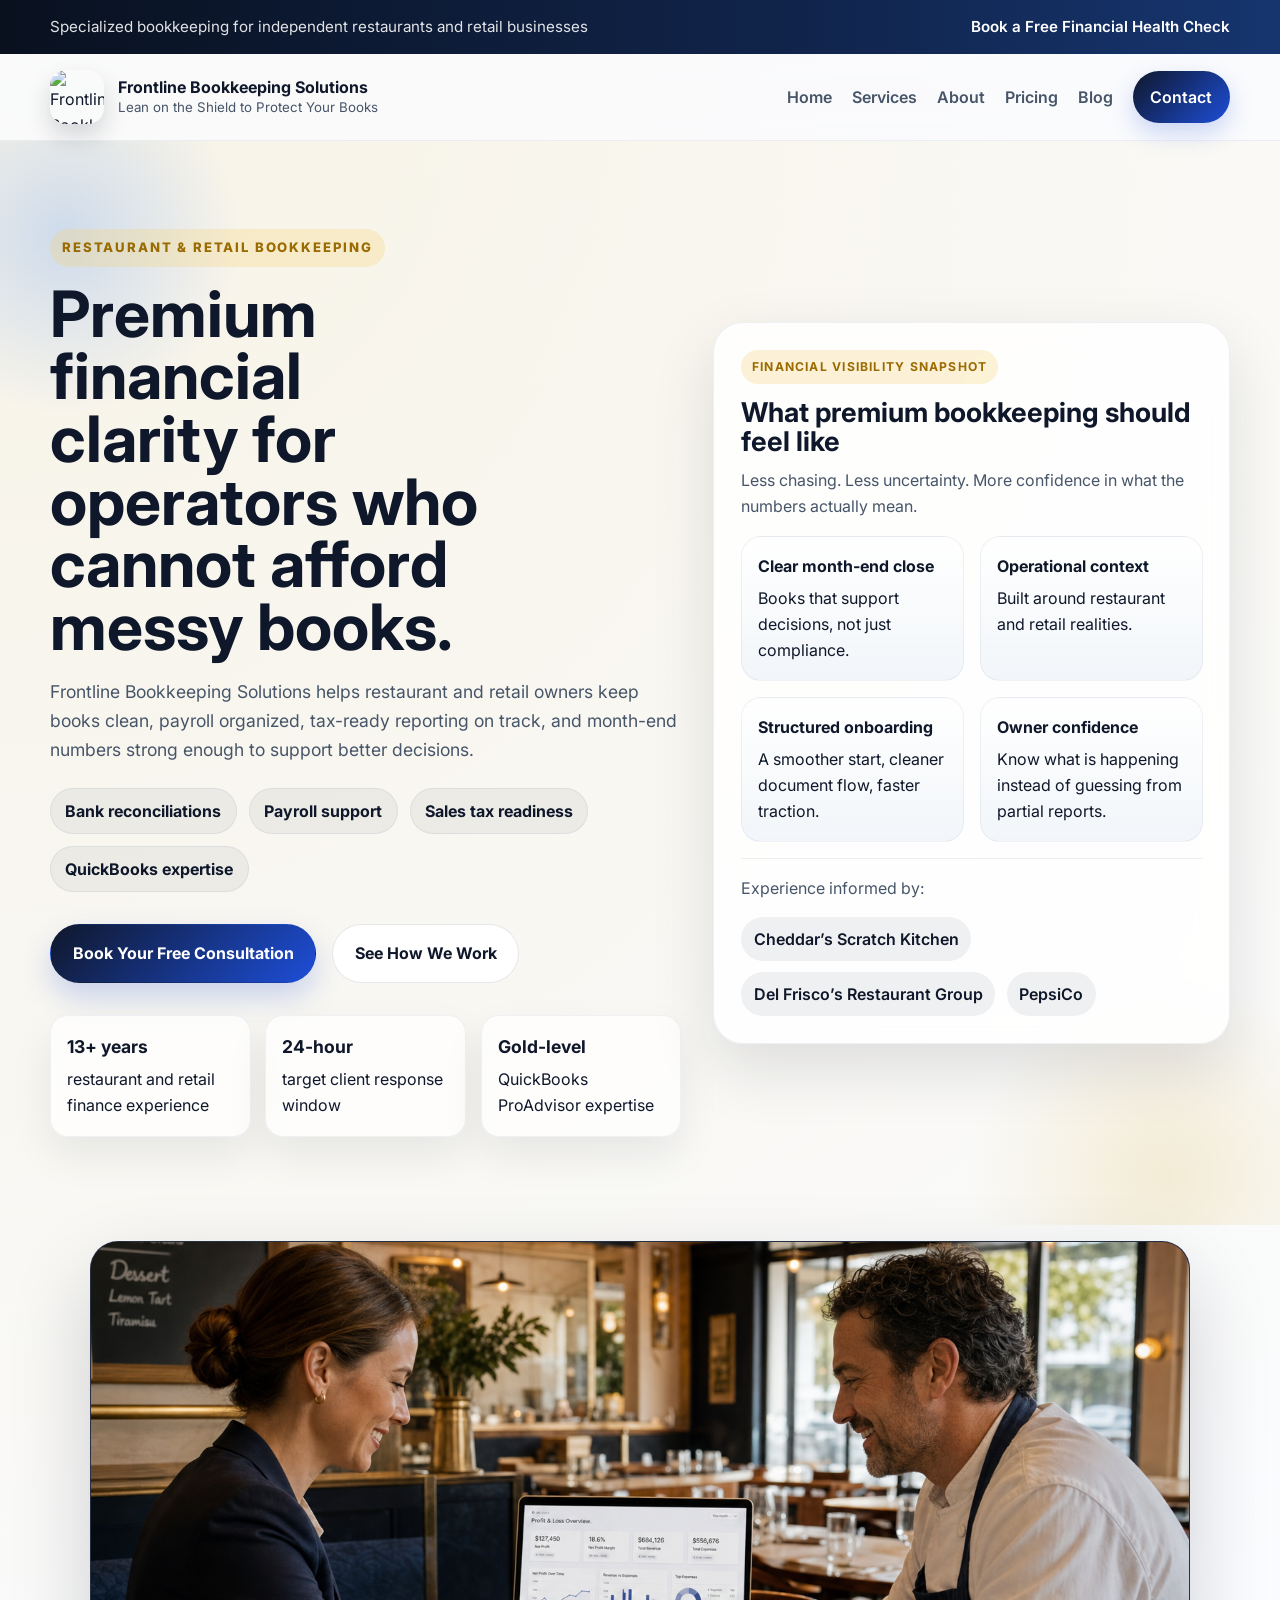
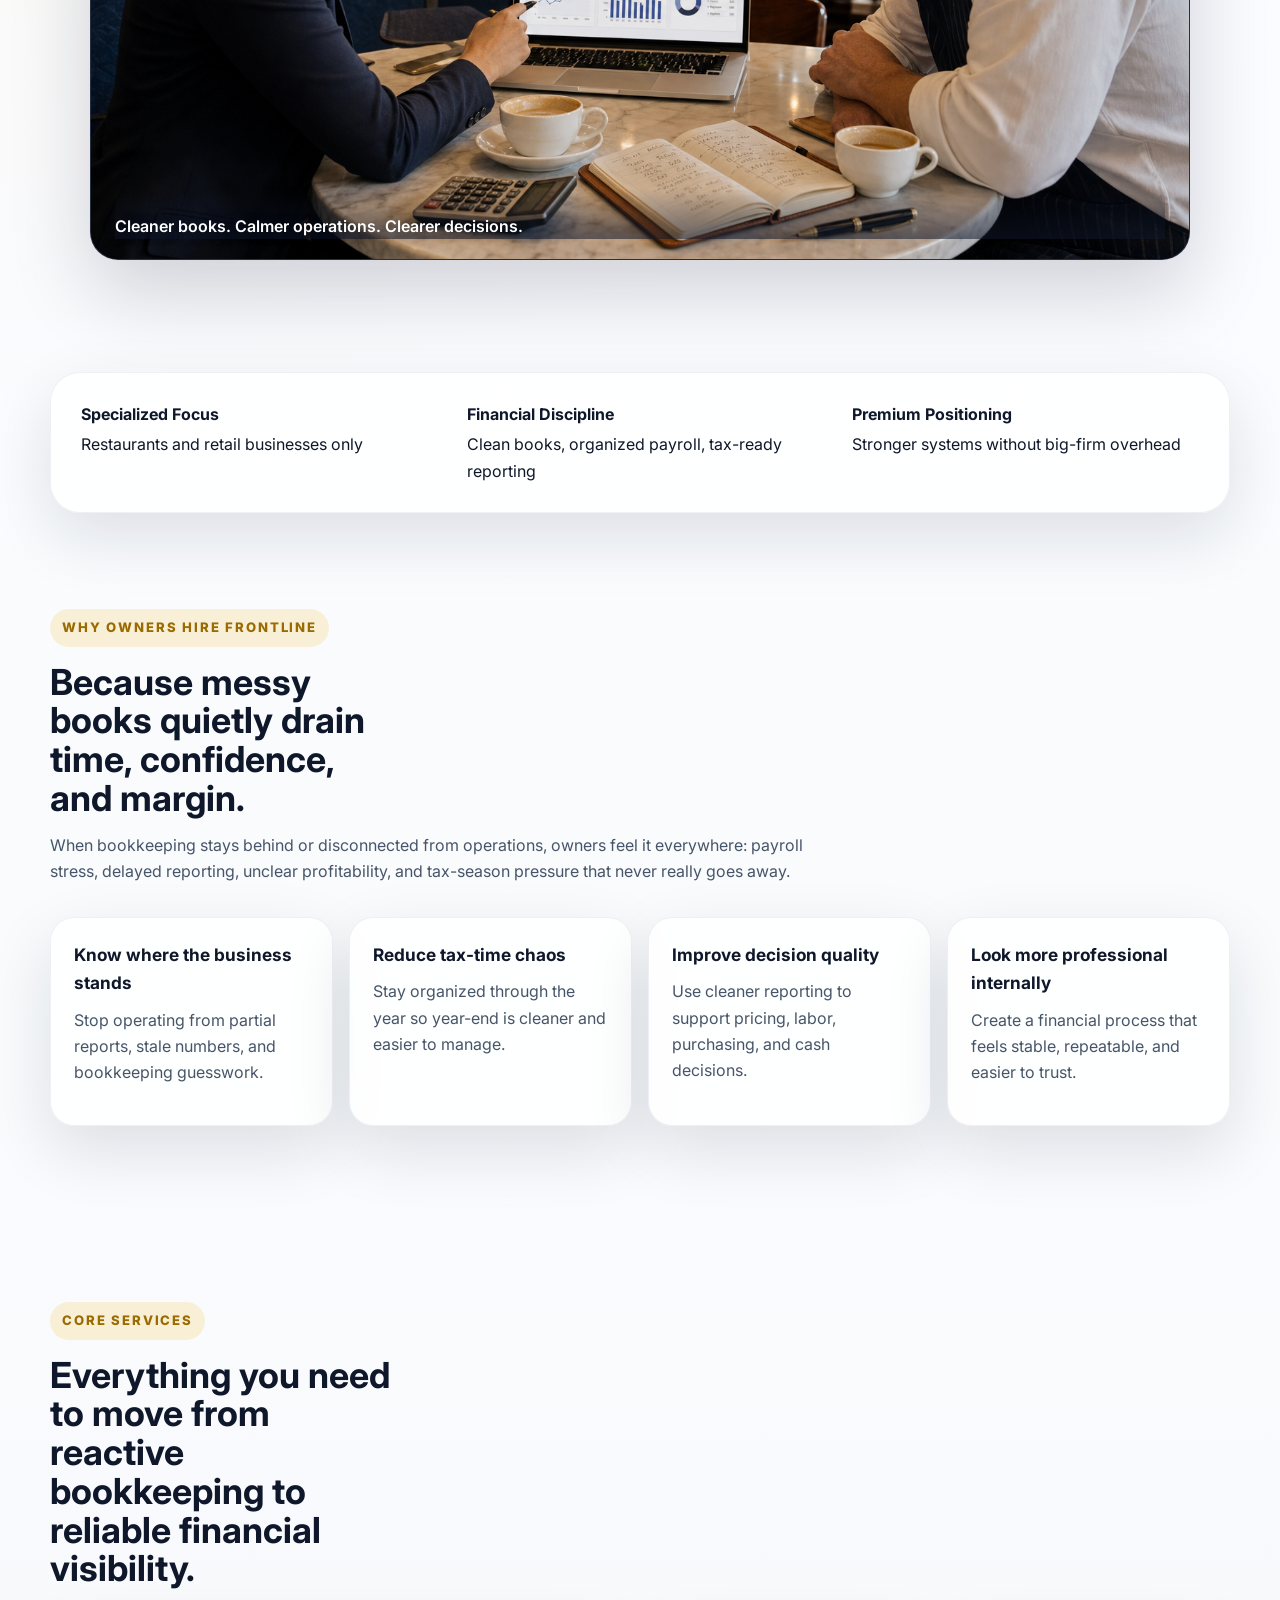
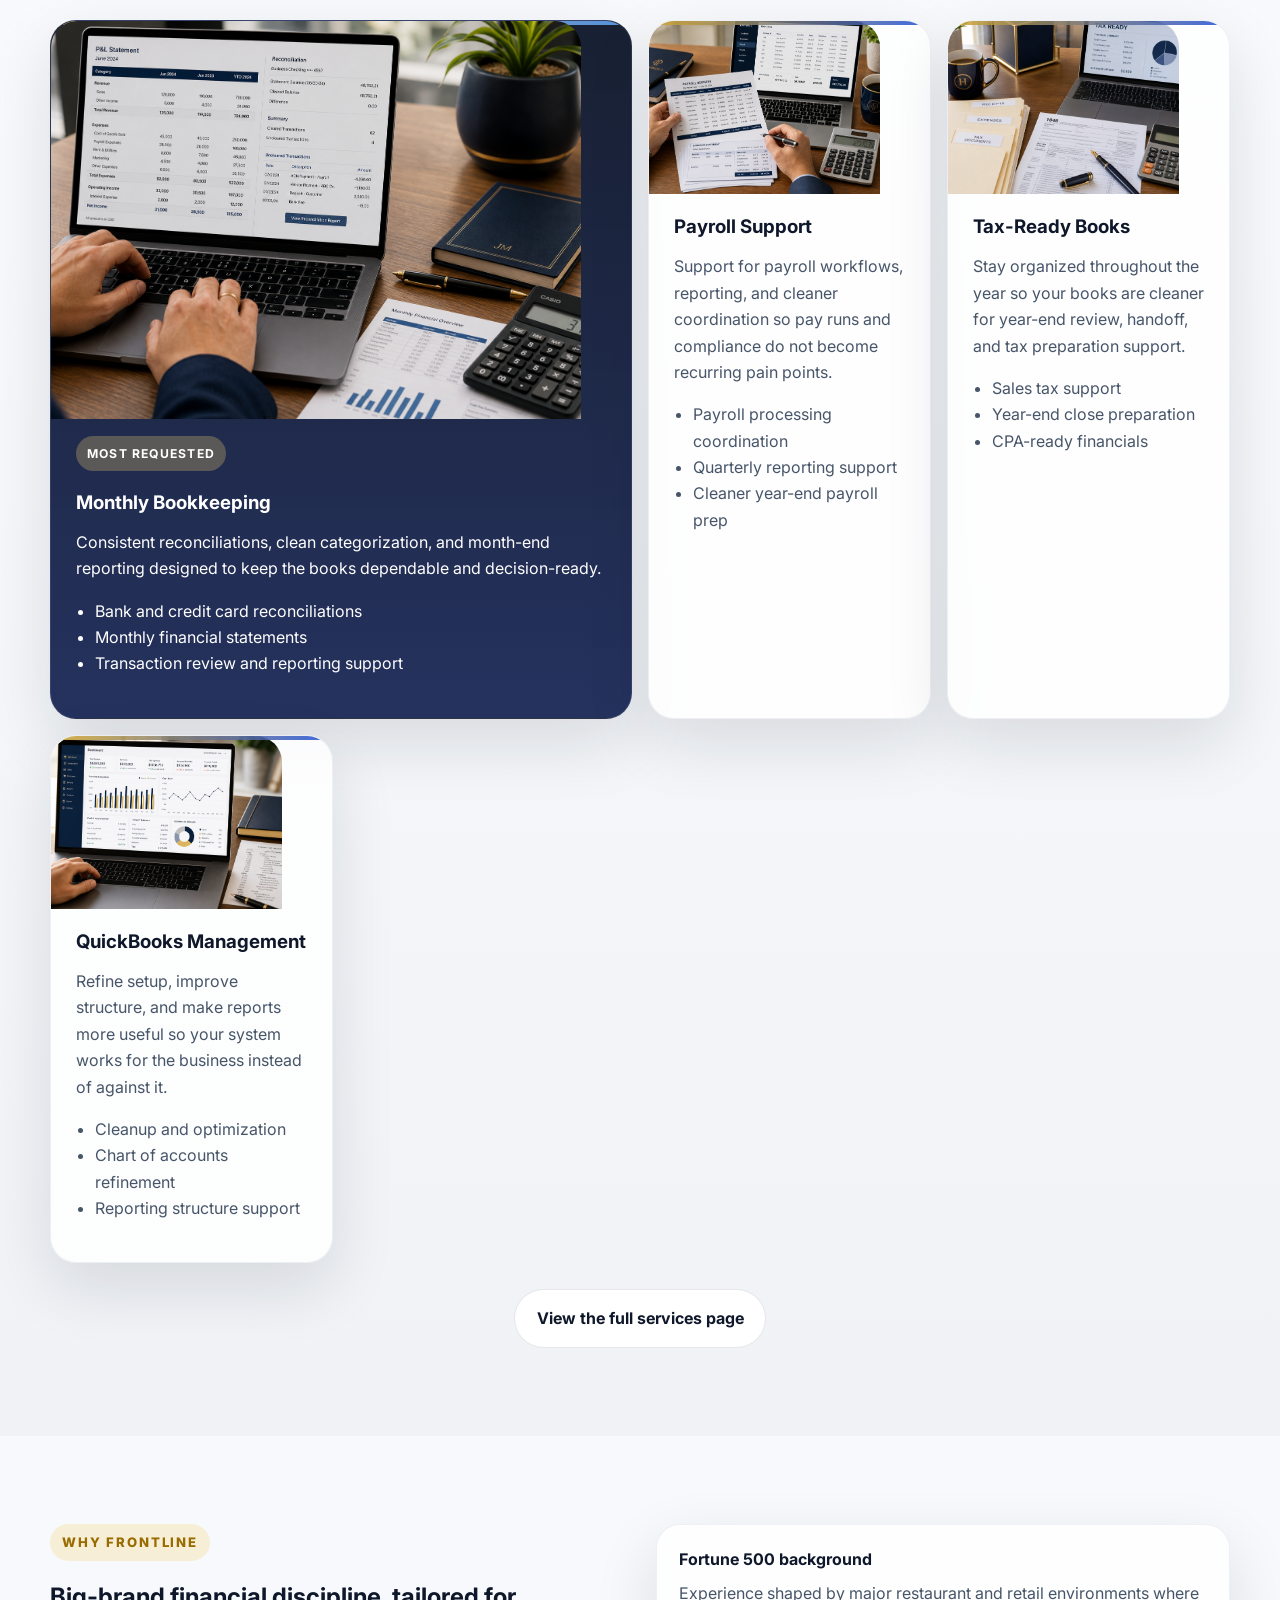
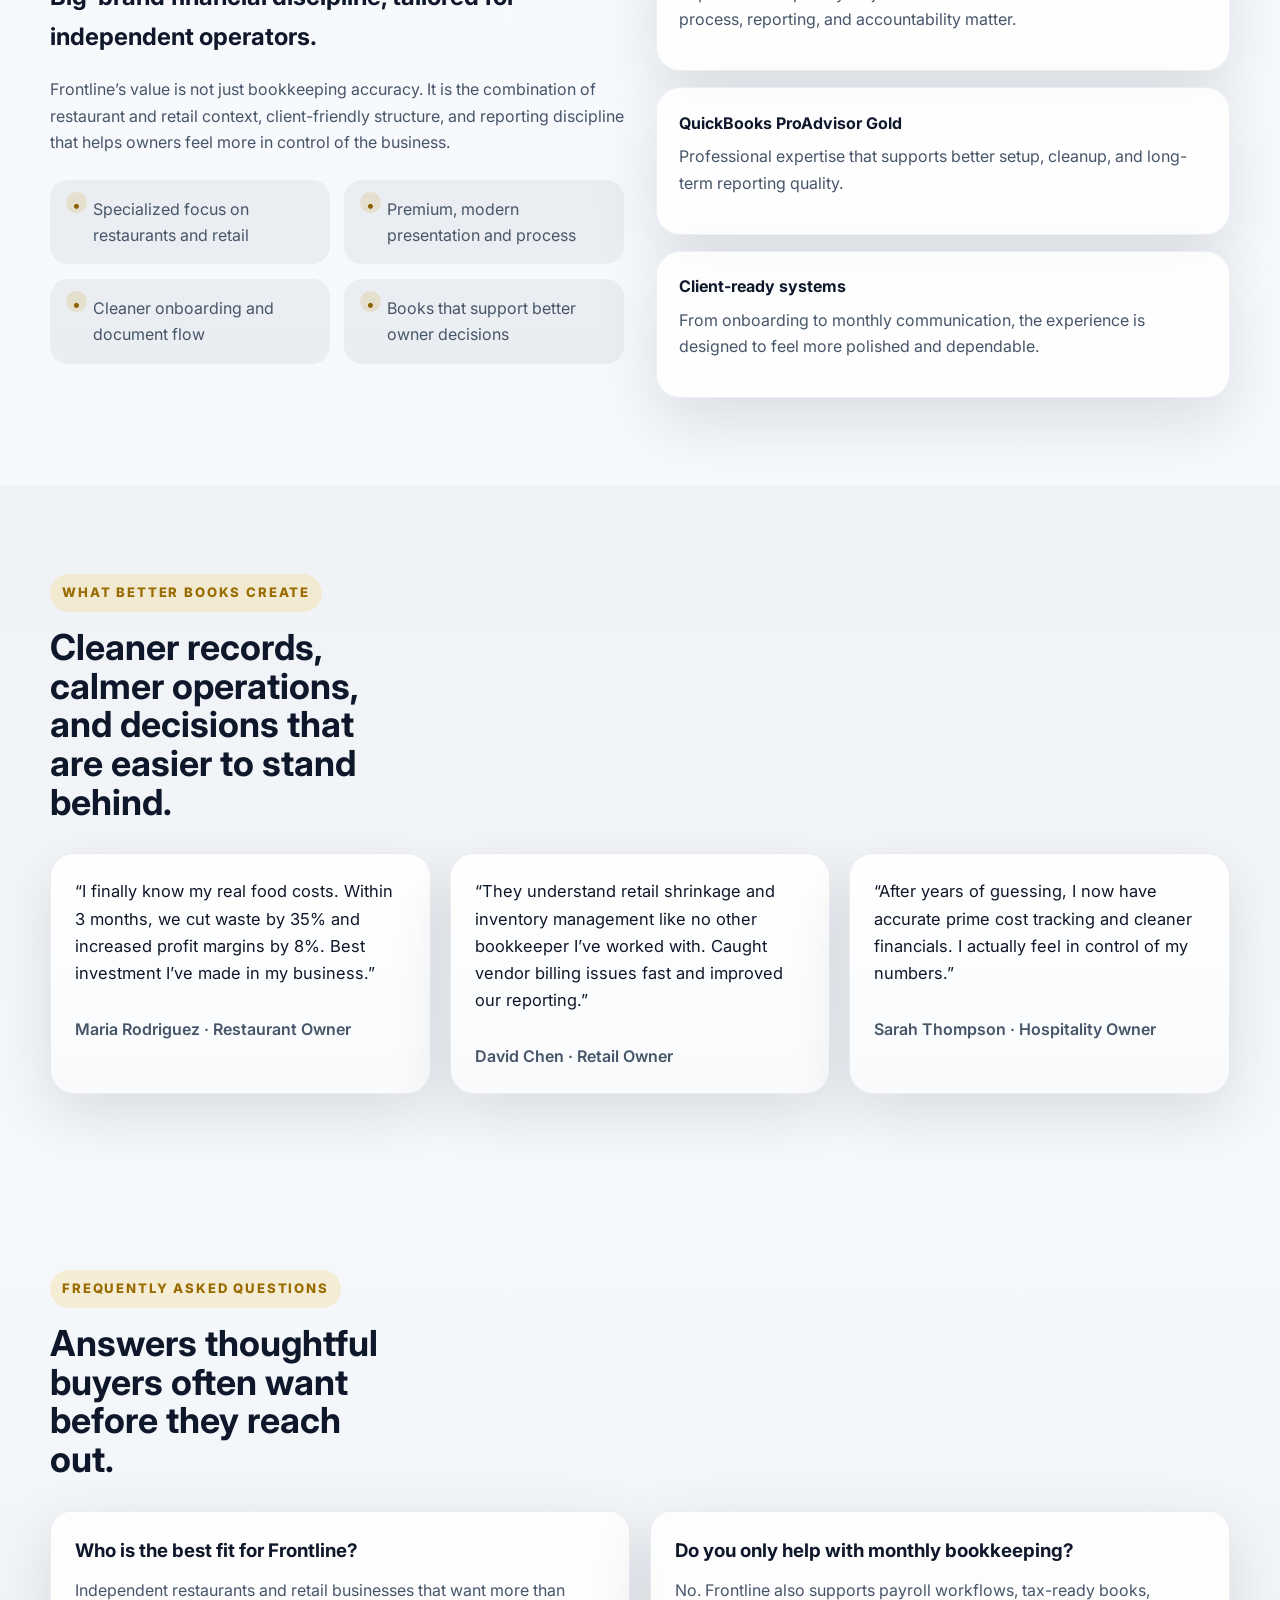
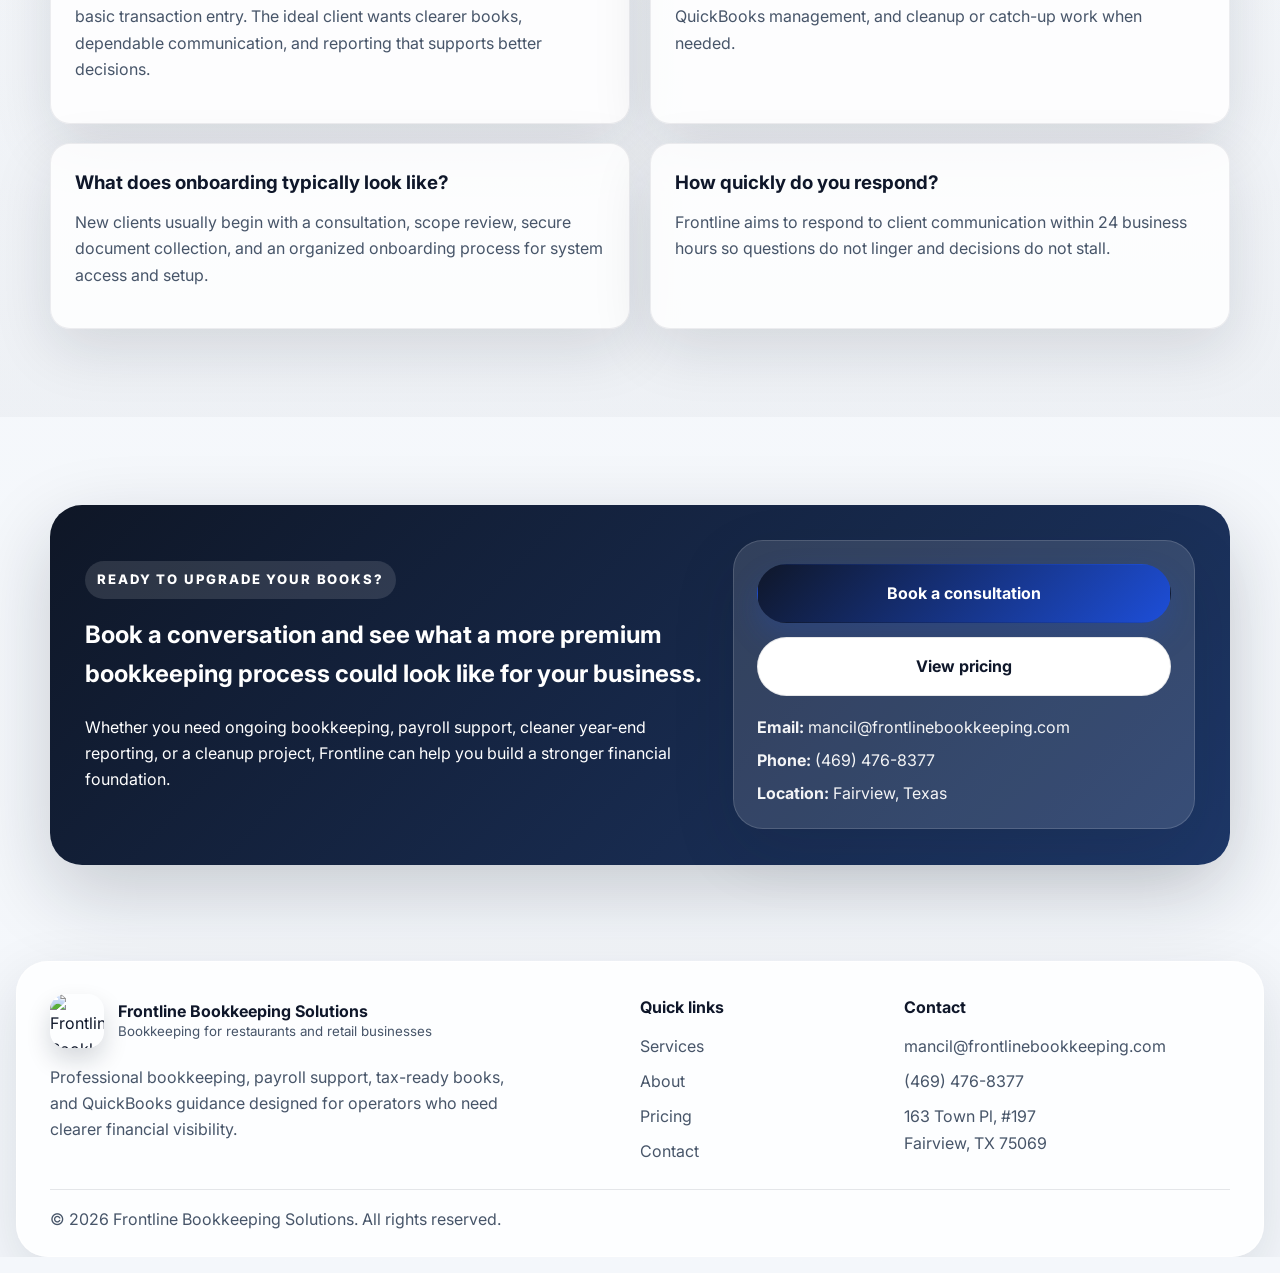
==== commit 044b21d7: "Add bookkeeping & accounting imagery across the site - Add 9 photorealistic on-brand images (navy/go" ====
--- a/index.html
+++ b/index.html
@@ -152,6 +152,15 @@
         </div>
       </section>
 
+      <section class="media-band">
+        <div class="container">
+          <figure class="media-band-frame">
+            <img src="images/home-hero.png" alt="A Frontline bookkeeper and an independent restaurant owner reviewing a clean financial dashboard together at a bistro table." loading="lazy" />
+            <figcaption>Cleaner books. Calmer operations. Clearer decisions.</figcaption>
+          </figure>
+        </div>
+      </section>
+
       <section class="section-sm premium-ribbon-section">
         <div class="container premium-ribbon">
           <div><strong>Specialized Focus</strong><span>Restaurants and retail businesses only</span></div>
@@ -197,6 +206,7 @@
 
           <div class="premium-service-grid">
             <article class="premium-service-card featured-service-card">
+              <img class="service-card-img" src="images/service-bookkeeping.png" alt="Bookkeeper reviewing a monthly P&L statement and reconciliation on a laptop." loading="lazy" />
               <span class="service-kicker">Most requested</span>
               <h3>Monthly Bookkeeping</h3>
               <p>Consistent reconciliations, clean categorization, and month-end reporting designed to keep the books dependable and decision-ready.</p>
@@ -207,6 +217,7 @@
               </ul>
             </article>
             <article class="premium-service-card">
+              <img class="service-card-img" src="images/service-payroll.png" alt="Payroll register, paystubs, and payroll software on a laptop." loading="lazy" />
               <h3>Payroll Support</h3>
               <p>Support for payroll workflows, reporting, and cleaner coordination so pay runs and compliance do not become recurring pain points.</p>
               <ul>
@@ -216,6 +227,7 @@
               </ul>
             </article>
             <article class="premium-service-card">
+              <img class="service-card-img" src="images/service-tax.png" alt="Organized tax documents, labeled folders, and a tax-ready financial summary." loading="lazy" />
               <h3>Tax-Ready Books</h3>
               <p>Stay organized throughout the year so your books are cleaner for year-end review, handoff, and tax preparation support.</p>
               <ul>
@@ -225,6 +237,7 @@
               </ul>
             </article>
             <article class="premium-service-card">
+              <img class="service-card-img" src="images/service-quickbooks.png" alt="A clean accounting software dashboard with charts, balances, and KPI tiles on a laptop." loading="lazy" />
               <h3>QuickBooks Management</h3>
               <p>Refine setup, improve structure, and make reports more useful so your system works for the business instead of against it.</p>
               <ul>
--- a/styles.css
+++ b/styles.css
@@ -1563,3 +1563,108 @@
     grid-template-columns: 1fr;
   }
 }
+
+/* ----------------------------------------------------------------
+   Imagery: hero bands, service-card thumbs, blog thumbs, article hero
+---------------------------------------------------------------- */
+
+.media-band {
+  padding: 0 0 4.5rem;
+}
+
+.media-band .container {
+  position: relative;
+}
+
+.media-band-frame {
+  position: relative;
+  border-radius: var(--radius-xl);
+  overflow: hidden;
+  box-shadow: 0 32px 80px rgba(15, 23, 42, 0.18);
+  border: 1px solid rgba(148, 163, 184, 0.18);
+  background: #0f172a;
+  aspect-ratio: 16 / 9;
+}
+
+.media-band-frame img {
+  width: 100%;
+  height: 100%;
+  object-fit: cover;
+  display: block;
+}
+
+.media-band-frame figcaption {
+  position: absolute;
+  left: 1.5rem;
+  bottom: 1.25rem;
+  right: 1.5rem;
+  color: #fff;
+  font-weight: 600;
+  text-shadow: 0 2px 12px rgba(15, 23, 42, 0.55);
+  background: linear-gradient(180deg, rgba(15, 23, 42, 0), rgba(15, 23, 42, 0.55));
+  padding: 1.5rem 0 0;
+  pointer-events: none;
+}
+
+.service-card-img {
+  display: block;
+  width: calc(100% + 3.1rem);
+  margin: -1.55rem -1.55rem 1.1rem;
+  aspect-ratio: 4 / 3;
+  object-fit: cover;
+  border-top-left-radius: 26px;
+  border-top-right-radius: 26px;
+  background: #0f172a;
+}
+
+.featured-service-card .service-card-img {
+  filter: brightness(0.95) contrast(1.02);
+}
+
+.blog-card {
+  display: flex;
+  flex-direction: column;
+}
+
+.blog-card-img {
+  display: block;
+  width: calc(100% + 3.2rem);
+  margin: -1.6rem -1.6rem 1.2rem;
+  aspect-ratio: 16 / 9;
+  object-fit: cover;
+  border-top-left-radius: var(--radius-xl);
+  border-top-right-radius: var(--radius-xl);
+  background: #0f172a;
+}
+
+.article-hero-image {
+  margin-top: 2rem;
+  border-radius: var(--radius-xl);
+  overflow: hidden;
+  box-shadow: 0 28px 70px rgba(15, 23, 42, 0.18);
+  border: 1px solid rgba(148, 163, 184, 0.18);
+  aspect-ratio: 16 / 9;
+  background: #0f172a;
+}
+
+.article-hero-image img {
+  width: 100%;
+  height: 100%;
+  object-fit: cover;
+  display: block;
+}
+
+@media (max-width: 780px) {
+  .media-band {
+    padding-bottom: 2.5rem;
+  }
+
+  .media-band-frame {
+    aspect-ratio: 4 / 3;
+  }
+
+  .service-card-img,
+  .blog-card-img {
+    aspect-ratio: 16 / 9;
+  }
+}
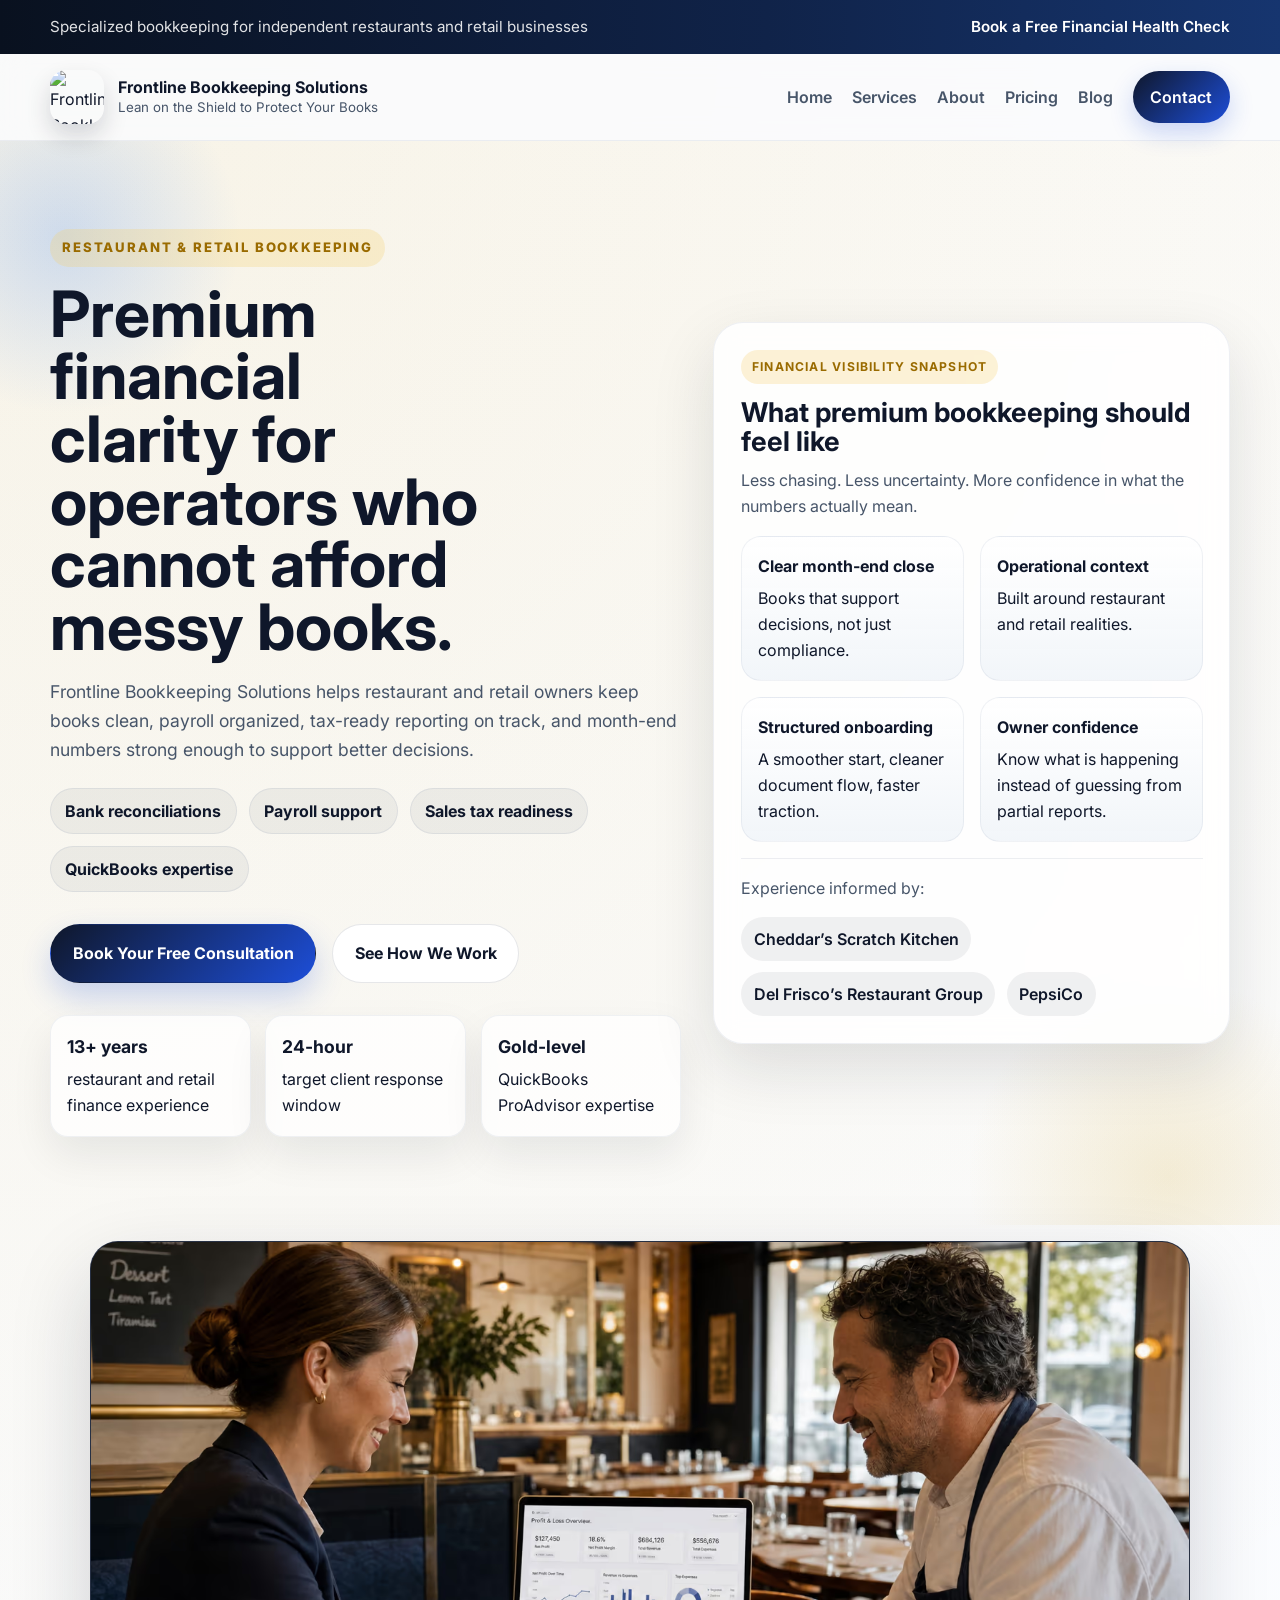
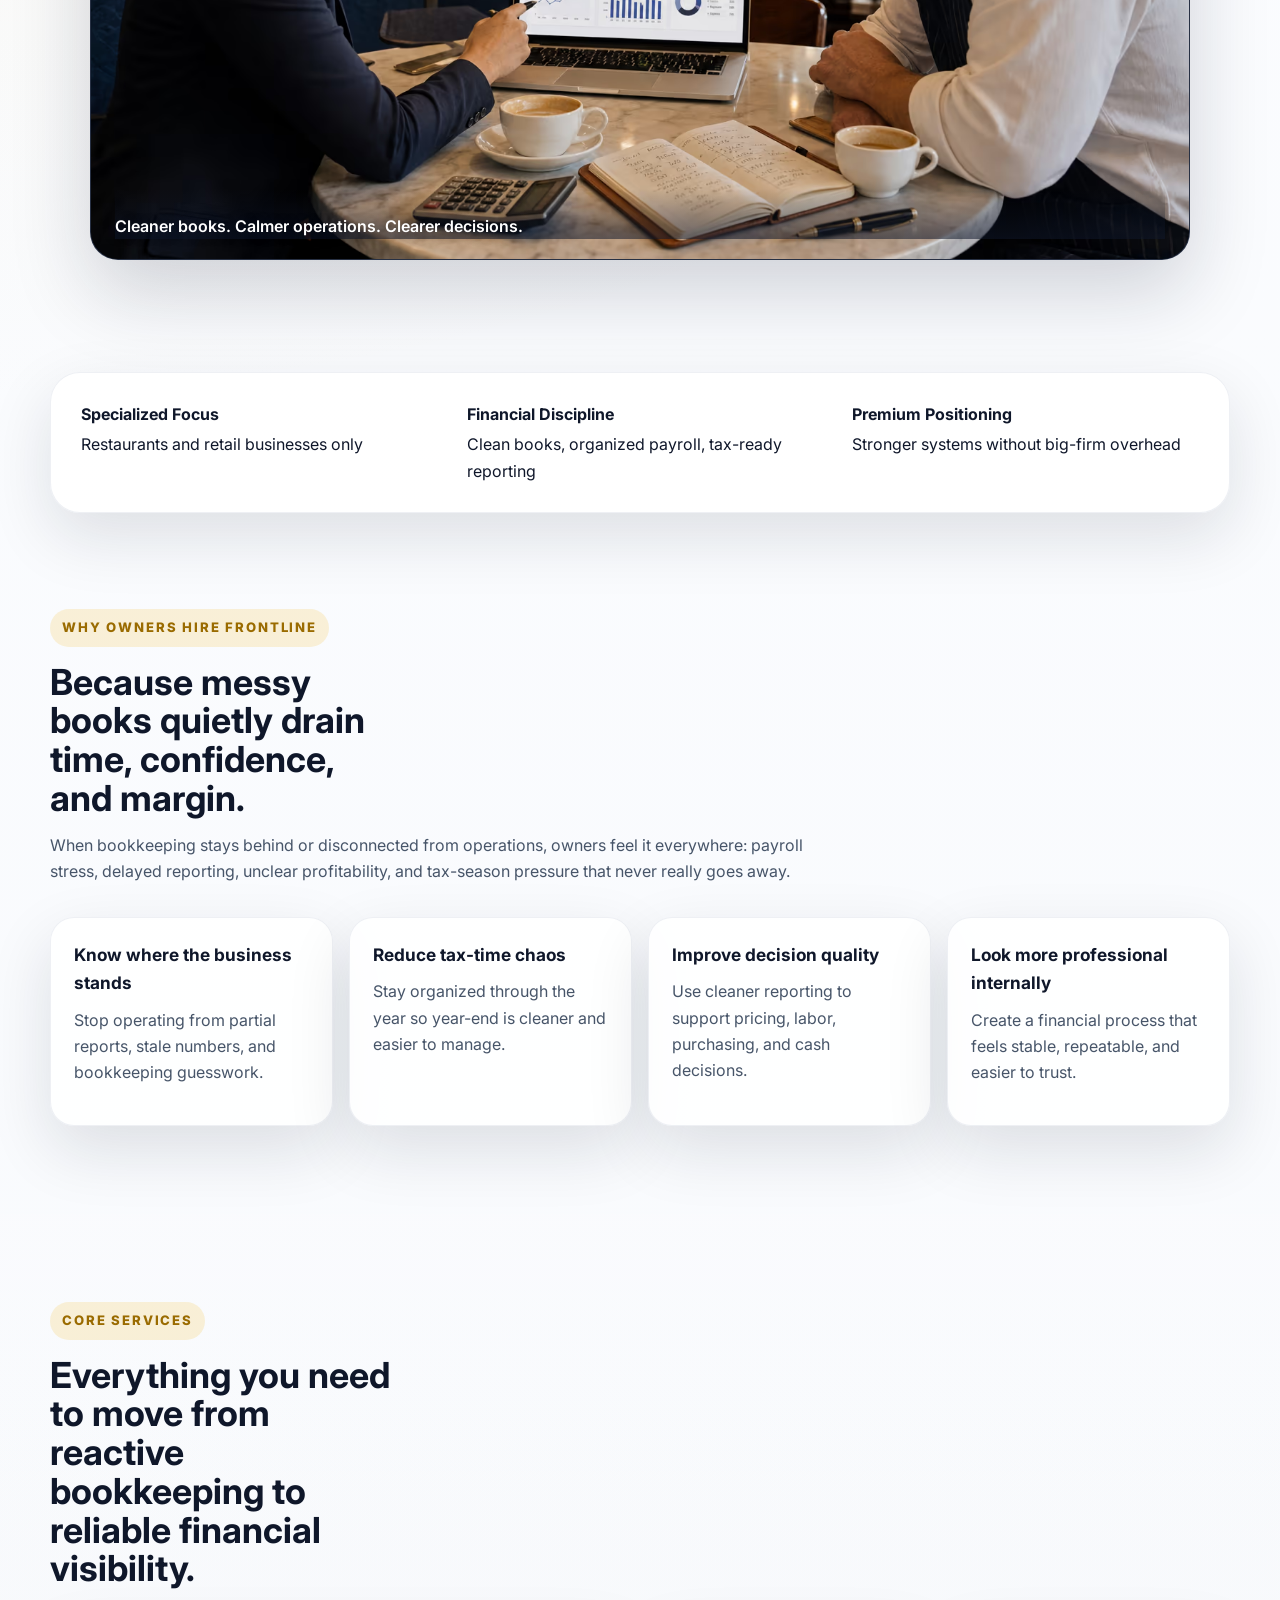
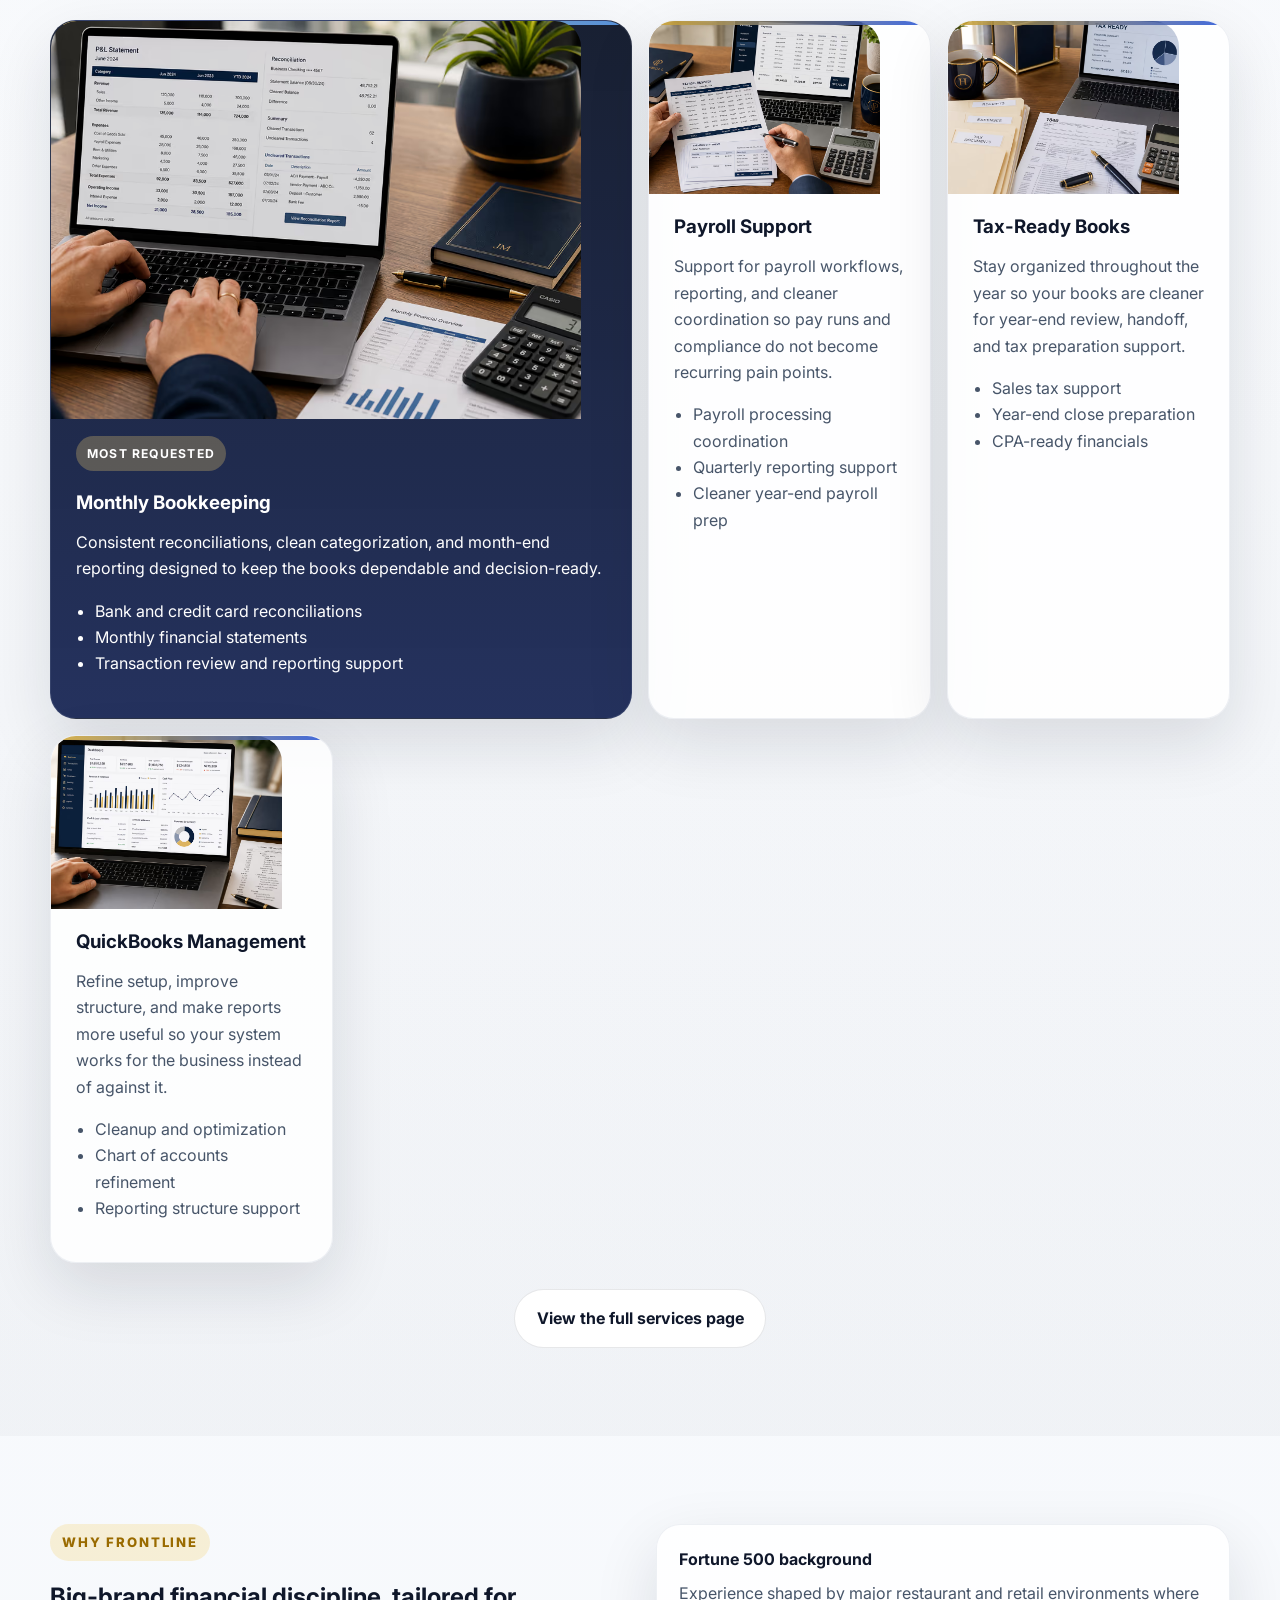
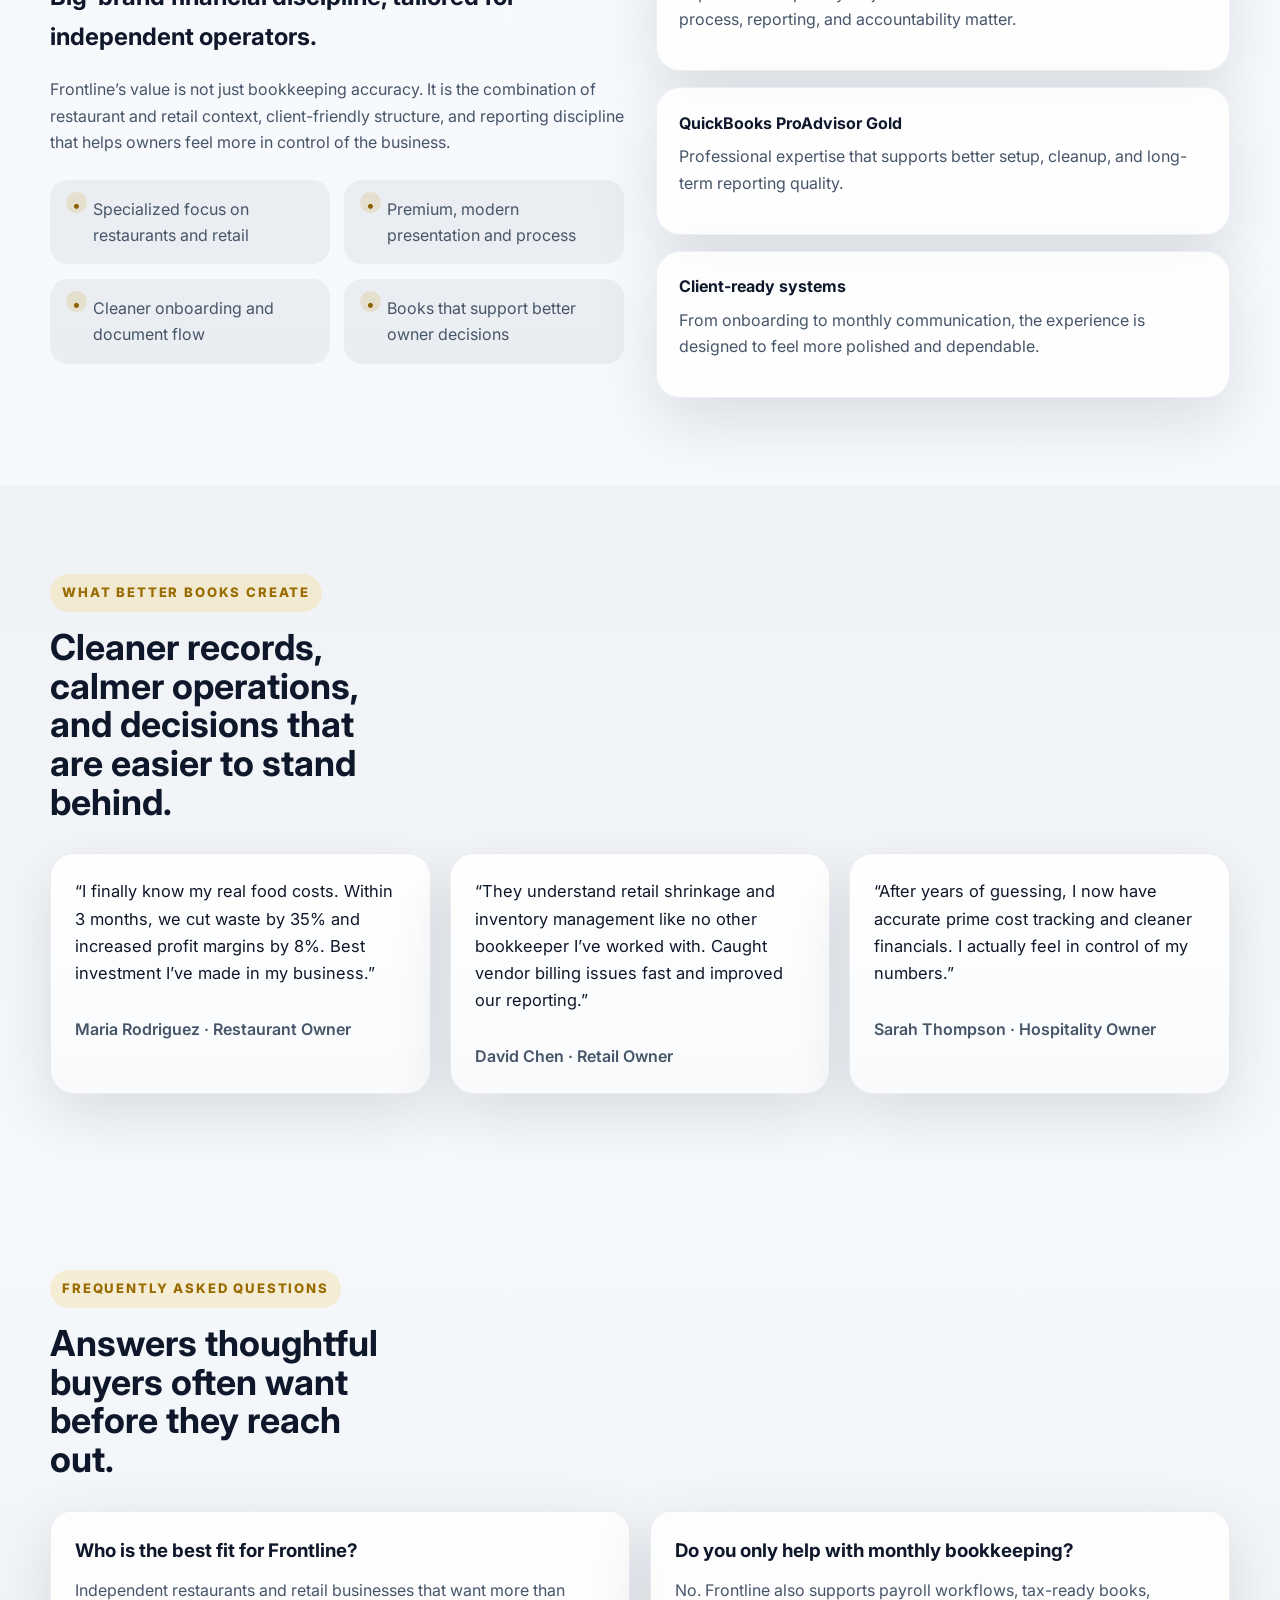
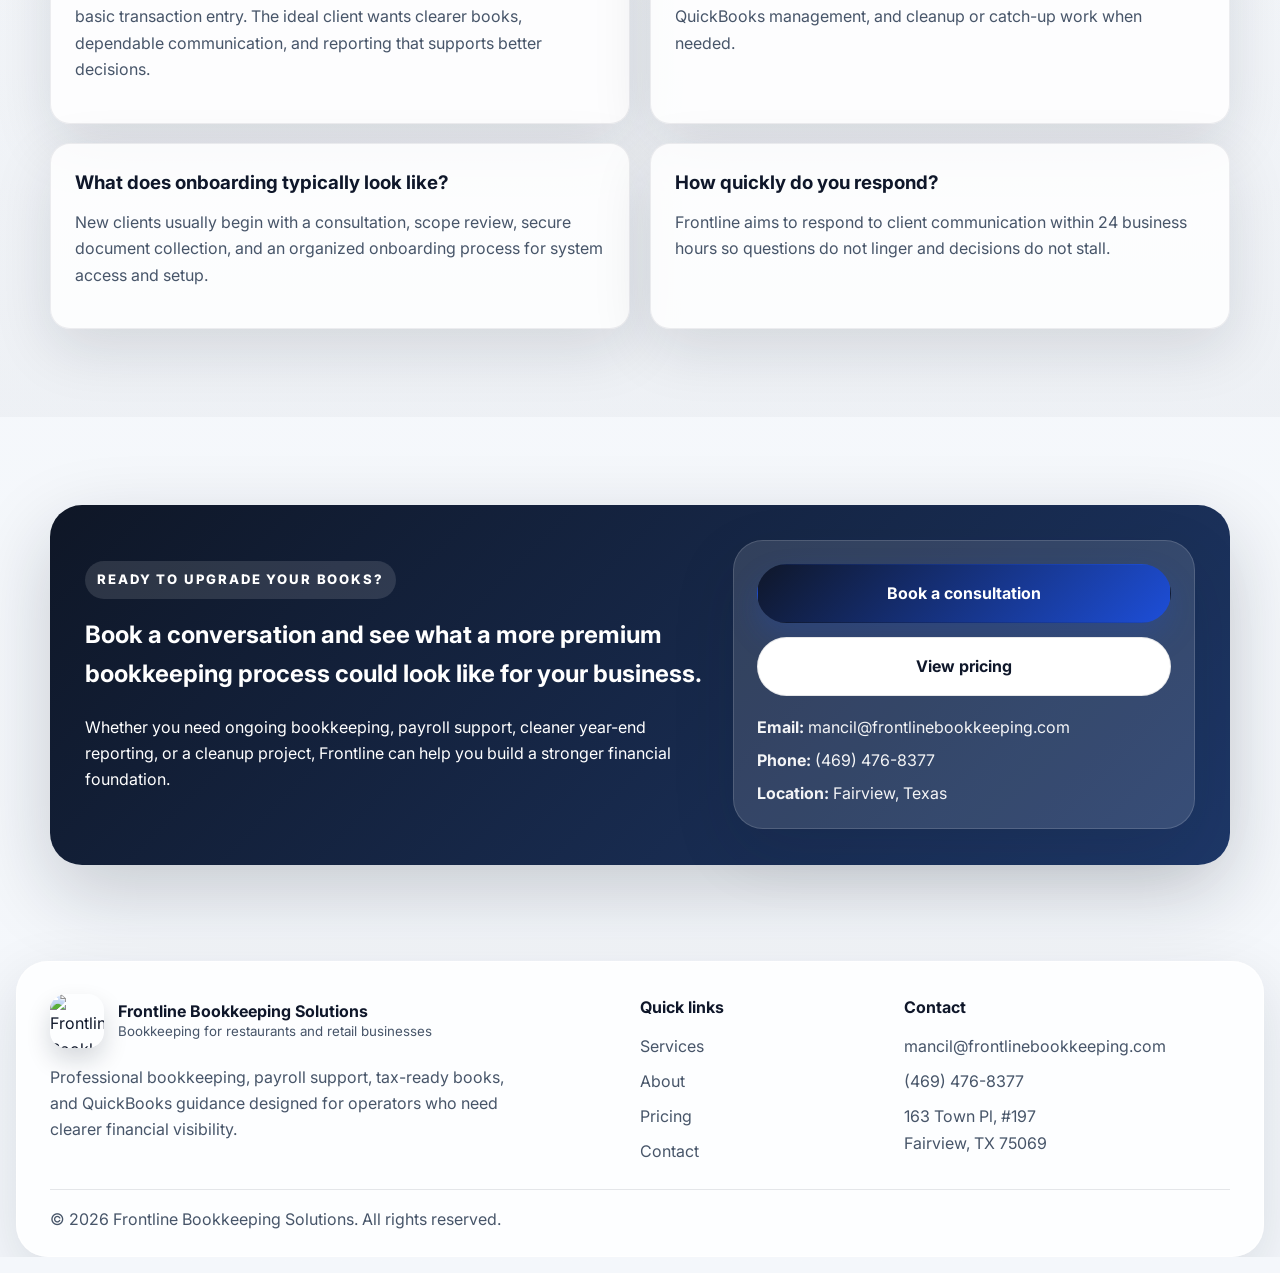
==== commit 29e1d88d: "Add WebP/AVIF imagery and founder headshot - Convert all 9 site images to WebP and AVIF (~97% size r" ====
--- a/index.html
+++ b/index.html
@@ -155,7 +155,11 @@
       <section class="media-band">
         <div class="container">
           <figure class="media-band-frame">
-            <img src="images/home-hero.png" alt="A Frontline bookkeeper and an independent restaurant owner reviewing a clean financial dashboard together at a bistro table." loading="lazy" />
+            <picture>
+              <source srcset="images/home-hero.avif" type="image/avif" />
+              <source srcset="images/home-hero.webp" type="image/webp" />
+              <img src="images/home-hero.png" alt="A Frontline bookkeeper and an independent restaurant owner reviewing a clean financial dashboard together at a bistro table." loading="lazy" />
+            </picture>
             <figcaption>Cleaner books. Calmer operations. Clearer decisions.</figcaption>
           </figure>
         </div>
@@ -206,7 +210,11 @@
 
           <div class="premium-service-grid">
             <article class="premium-service-card featured-service-card">
-              <img class="service-card-img" src="images/service-bookkeeping.png" alt="Bookkeeper reviewing a monthly P&L statement and reconciliation on a laptop." loading="lazy" />
+              <picture>
+                <source srcset="images/service-bookkeeping.avif" type="image/avif" />
+                <source srcset="images/service-bookkeeping.webp" type="image/webp" />
+                <img class="service-card-img" src="images/service-bookkeeping.png" alt="Bookkeeper reviewing a monthly P&L statement and reconciliation on a laptop." loading="lazy" />
+              </picture>
               <span class="service-kicker">Most requested</span>
               <h3>Monthly Bookkeeping</h3>
               <p>Consistent reconciliations, clean categorization, and month-end reporting designed to keep the books dependable and decision-ready.</p>
@@ -217,7 +225,11 @@
               </ul>
             </article>
             <article class="premium-service-card">
-              <img class="service-card-img" src="images/service-payroll.png" alt="Payroll register, paystubs, and payroll software on a laptop." loading="lazy" />
+              <picture>
+                <source srcset="images/service-payroll.avif" type="image/avif" />
+                <source srcset="images/service-payroll.webp" type="image/webp" />
+                <img class="service-card-img" src="images/service-payroll.png" alt="Payroll register, paystubs, and payroll software on a laptop." loading="lazy" />
+              </picture>
               <h3>Payroll Support</h3>
               <p>Support for payroll workflows, reporting, and cleaner coordination so pay runs and compliance do not become recurring pain points.</p>
               <ul>
@@ -227,7 +239,11 @@
               </ul>
             </article>
             <article class="premium-service-card">
-              <img class="service-card-img" src="images/service-tax.png" alt="Organized tax documents, labeled folders, and a tax-ready financial summary." loading="lazy" />
+              <picture>
+                <source srcset="images/service-tax.avif" type="image/avif" />
+                <source srcset="images/service-tax.webp" type="image/webp" />
+                <img class="service-card-img" src="images/service-tax.png" alt="Organized tax documents, labeled folders, and a tax-ready financial summary." loading="lazy" />
+              </picture>
               <h3>Tax-Ready Books</h3>
               <p>Stay organized throughout the year so your books are cleaner for year-end review, handoff, and tax preparation support.</p>
               <ul>
@@ -237,7 +253,11 @@
               </ul>
             </article>
             <article class="premium-service-card">
-              <img class="service-card-img" src="images/service-quickbooks.png" alt="A clean accounting software dashboard with charts, balances, and KPI tiles on a laptop." loading="lazy" />
+              <picture>
+                <source srcset="images/service-quickbooks.avif" type="image/avif" />
+                <source srcset="images/service-quickbooks.webp" type="image/webp" />
+                <img class="service-card-img" src="images/service-quickbooks.png" alt="A clean accounting software dashboard with charts, balances, and KPI tiles on a laptop." loading="lazy" />
+              </picture>
               <h3>QuickBooks Management</h3>
               <p>Refine setup, improve structure, and make reports more useful so your system works for the business instead of against it.</p>
               <ul>
--- a/styles.css
+++ b/styles.css
@@ -900,6 +900,38 @@
   font-weight: 800;
 }
 
+.founder-photo img {
+  width: 9.5rem;
+  height: 9.5rem;
+  border-radius: 50%;
+  object-fit: cover;
+  display: block;
+  margin: 0 auto 1.1rem;
+  border: 4px solid #fff;
+  box-shadow:
+    0 0 0 2px rgba(212, 167, 44, 0.55),
+    0 18px 40px rgba(15, 23, 42, 0.18);
+}
+
+.portrait-name {
+  margin: 0;
+  display: grid;
+  gap: 0.2rem;
+  text-align: center;
+}
+
+.portrait-name strong {
+  font-size: 1.15rem;
+  color: var(--text);
+}
+
+.portrait-name span {
+  color: var(--muted);
+  font-weight: 600;
+  font-size: 0.92rem;
+  letter-spacing: 0.02em;
+}
+
 .portrait-note {
   margin-bottom: 0;
 }
@@ -1568,6 +1600,10 @@
    Imagery: hero bands, service-card thumbs, blog thumbs, article hero
 ---------------------------------------------------------------- */
 
+picture {
+  display: contents;
+}
+
 .media-band {
   padding: 0 0 4.5rem;
 }
